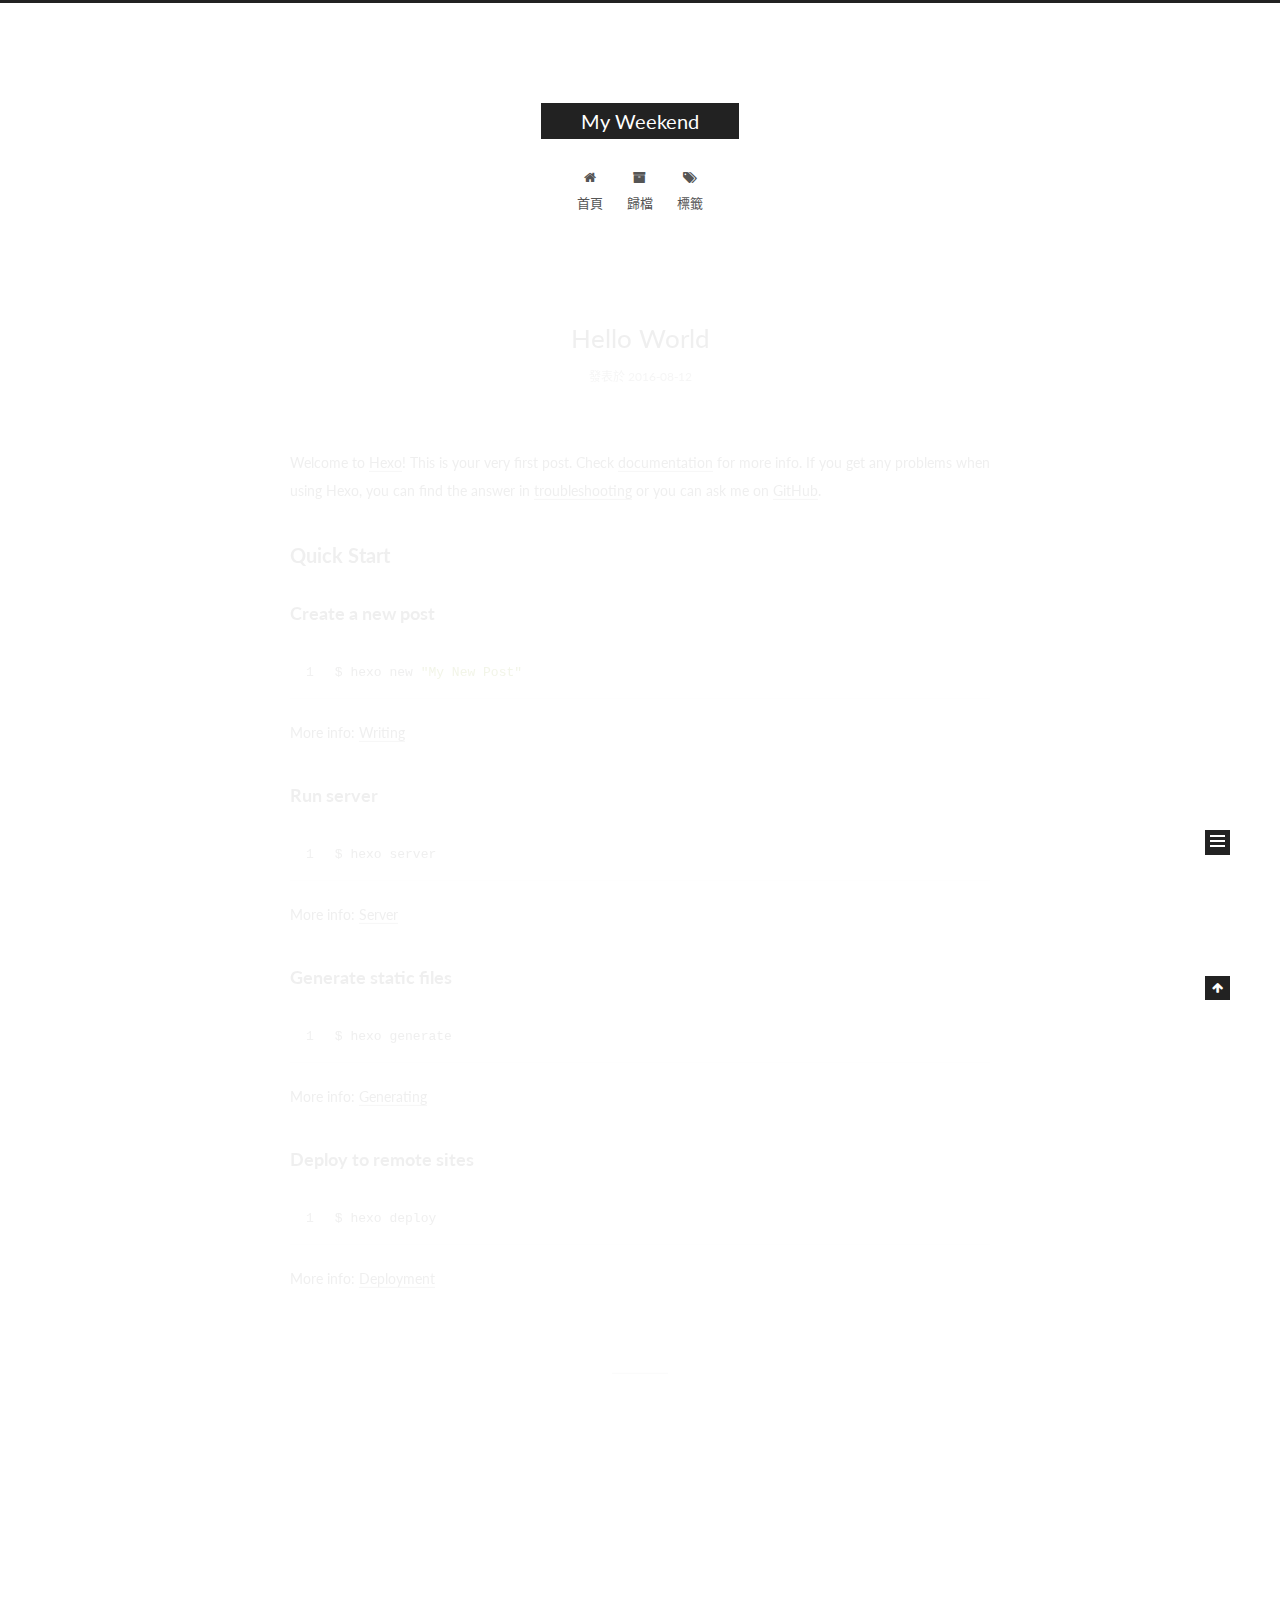
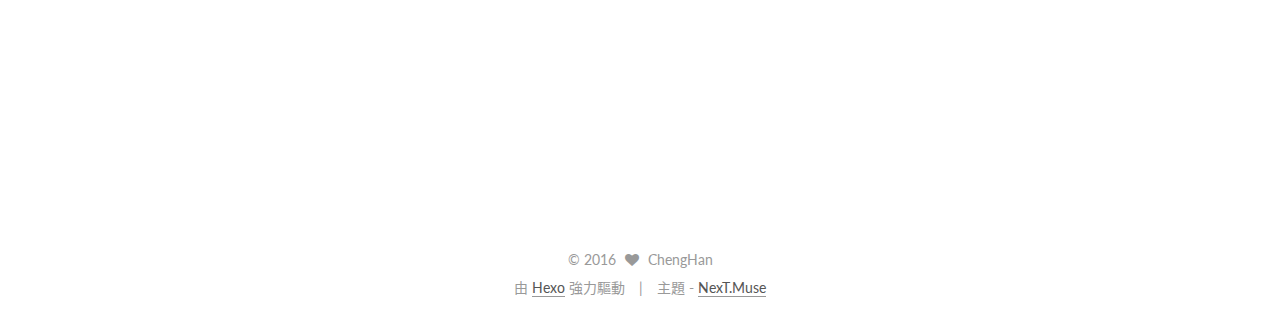
==== index.html @ fa4a2fa6 "Site updated: 2016-08-12 15:50:10" ====
<!doctype html>



  


<html class="theme-next muse use-motion">
<head>
  <meta charset="UTF-8"/>
<meta http-equiv="X-UA-Compatible" content="IE=edge,chrome=1" />
<meta name="viewport" content="width=device-width, initial-scale=1, maximum-scale=1"/>



<meta http-equiv="Cache-Control" content="no-transform" />
<meta http-equiv="Cache-Control" content="no-siteapp" />












  
  
  <link href="/vendors/fancybox/source/jquery.fancybox.css?v=2.1.5" rel="stylesheet" type="text/css" />




  
  
  
  

  
    
    
  

  

  

  

  

  
    
    
    <link href="//fonts.googleapis.com/css?family=Lato:300,300italic,400,400italic,700,700italic&subset=latin,latin-ext" rel="stylesheet" type="text/css">
  






<link href="/vendors/font-awesome/css/font-awesome.min.css?v=4.4.0" rel="stylesheet" type="text/css" />

<link href="/css/main.css?v=5.0.1" rel="stylesheet" type="text/css" />


  <meta name="keywords" content="Hexo, NexT" />





  <link rel="alternate" href="/atom.xml" title="My Weekend" type="application/atom+xml" />




  <link rel="shortcut icon" type="image/x-icon" href="/favicon.ico?v=5.0.1" />






<meta property="og:type" content="website">
<meta property="og:title" content="My Weekend">
<meta property="og:url" content="https://chenghankuo.github.io/index.html">
<meta property="og:site_name" content="My Weekend">
<meta name="twitter:card" content="summary">
<meta name="twitter:title" content="My Weekend">



<script type="text/javascript" id="hexo.configuration">
  var NexT = window.NexT || {};
  var CONFIG = {
    scheme: 'Muse',
    sidebar: {"position":"left","display":"post"},
    fancybox: true,
    motion: true,
    duoshuo: {
      userId: 0,
      author: '博主'
    }
  };
</script>




  <link rel="canonical" href="https://chenghankuo.github.io/"/>

  <title> My Weekend </title>
</head>

<body itemscope itemtype="http://schema.org/WebPage" lang="zh-tw">

  










  
  
    
  

  <div class="container one-collumn sidebar-position-left 
   page-home 
 ">
    <div class="headband"></div>

    <header id="header" class="header" itemscope itemtype="http://schema.org/WPHeader">
      <div class="header-inner"><div class="site-meta ">
  

  <div class="custom-logo-site-title">
    <a href="/"  class="brand" rel="start">
      <span class="logo-line-before"><i></i></span>
      <span class="site-title">My Weekend</span>
      <span class="logo-line-after"><i></i></span>
    </a>
  </div>
  <p class="site-subtitle"></p>
</div>

<div class="site-nav-toggle">
  <button>
    <span class="btn-bar"></span>
    <span class="btn-bar"></span>
    <span class="btn-bar"></span>
  </button>
</div>

<nav class="site-nav">
  

  
    <ul id="menu" class="menu">
      
        
        <li class="menu-item menu-item-home">
          <a href="/" rel="section">
            
              <i class="menu-item-icon fa fa-fw fa-home"></i> <br />
            
            首頁
          </a>
        </li>
      
        
        <li class="menu-item menu-item-archives">
          <a href="/archives" rel="section">
            
              <i class="menu-item-icon fa fa-fw fa-archive"></i> <br />
            
            歸檔
          </a>
        </li>
      
        
        <li class="menu-item menu-item-tags">
          <a href="/tags" rel="section">
            
              <i class="menu-item-icon fa fa-fw fa-tags"></i> <br />
            
            標籤
          </a>
        </li>
      

      
    </ul>
  

  
</nav>

 </div>
    </header>

    <main id="main" class="main">
      <div class="main-inner">
        <div class="content-wrap">
          <div id="content" class="content">
            
  <section id="posts" class="posts-expand">
    
      

  
  

  
  
  

  <article class="post post-type-normal " itemscope itemtype="http://schema.org/Article">

    
      <header class="post-header">

        
        
          <h1 class="post-title" itemprop="name headline">
            
            
              
                
                <a class="post-title-link" href="/2016/08/12/hello-world/" itemprop="url">
                  Hello World
                </a>
              
            
          </h1>
        

        <div class="post-meta">
          <span class="post-time">
            <span class="post-meta-item-icon">
              <i class="fa fa-calendar-o"></i>
            </span>
            <span class="post-meta-item-text">發表於</span>
            <time itemprop="dateCreated" datetime="2016-08-12T15:02:44+08:00" content="2016-08-12">
              2016-08-12
            </time>
          </span>

          

          
            
          

          

          
          

          
        </div>
      </header>
    


    <div class="post-body" itemprop="articleBody">

      
      

      
        
          
            <p>Welcome to <a href="https://hexo.io/" target="_blank" rel="external">Hexo</a>! This is your very first post. Check <a href="https://hexo.io/docs/" target="_blank" rel="external">documentation</a> for more info. If you get any problems when using Hexo, you can find the answer in <a href="https://hexo.io/docs/troubleshooting.html" target="_blank" rel="external">troubleshooting</a> or you can ask me on <a href="https://github.com/hexojs/hexo/issues" target="_blank" rel="external">GitHub</a>.</p>
<h2 id="Quick-Start"><a href="#Quick-Start" class="headerlink" title="Quick Start"></a>Quick Start</h2><h3 id="Create-a-new-post"><a href="#Create-a-new-post" class="headerlink" title="Create a new post"></a>Create a new post</h3><figure class="highlight bash"><table><tr><td class="gutter"><pre><div class="line">1</div></pre></td><td class="code"><pre><div class="line">$ hexo new <span class="string">"My New Post"</span></div></pre></td></tr></table></figure>
<p>More info: <a href="https://hexo.io/docs/writing.html" target="_blank" rel="external">Writing</a></p>
<h3 id="Run-server"><a href="#Run-server" class="headerlink" title="Run server"></a>Run server</h3><figure class="highlight bash"><table><tr><td class="gutter"><pre><div class="line">1</div></pre></td><td class="code"><pre><div class="line">$ hexo server</div></pre></td></tr></table></figure>
<p>More info: <a href="https://hexo.io/docs/server.html" target="_blank" rel="external">Server</a></p>
<h3 id="Generate-static-files"><a href="#Generate-static-files" class="headerlink" title="Generate static files"></a>Generate static files</h3><figure class="highlight bash"><table><tr><td class="gutter"><pre><div class="line">1</div></pre></td><td class="code"><pre><div class="line">$ hexo generate</div></pre></td></tr></table></figure>
<p>More info: <a href="https://hexo.io/docs/generating.html" target="_blank" rel="external">Generating</a></p>
<h3 id="Deploy-to-remote-sites"><a href="#Deploy-to-remote-sites" class="headerlink" title="Deploy to remote sites"></a>Deploy to remote sites</h3><figure class="highlight bash"><table><tr><td class="gutter"><pre><div class="line">1</div></pre></td><td class="code"><pre><div class="line">$ hexo deploy</div></pre></td></tr></table></figure>
<p>More info: <a href="https://hexo.io/docs/deployment.html" target="_blank" rel="external">Deployment</a></p>

          
        
      
    </div>

    <div>
      
    </div>

    <div>
      
    </div>

    <footer class="post-footer">
      

      

      
      
        <div class="post-eof"></div>
      
    </footer>
  </article>


    
      

  
  

  
  
  

  <article class="post post-type-normal " itemscope itemtype="http://schema.org/Article">

    
      <header class="post-header">

        
        
          <h1 class="post-title" itemprop="name headline">
            
            
              
                
                <a class="post-title-link" href="/2016/08/12/Introduce/" itemprop="url">
                  未命名
                </a>
              
            
          </h1>
        

        <div class="post-meta">
          <span class="post-time">
            <span class="post-meta-item-icon">
              <i class="fa fa-calendar-o"></i>
            </span>
            <span class="post-meta-item-text">發表於</span>
            <time itemprop="dateCreated" datetime="2016-08-12T13:06:33+08:00" content="2016-08-12">
              2016-08-12
            </time>
          </span>

          

          
            
          

          

          
          

          
        </div>
      </header>
    


    <div class="post-body" itemprop="articleBody">

      
      

      
        
          
            <h2 id="Overview"><a href="#Overview" class="headerlink" title="Overview"></a>Overview</h2><blockquote>
<p>It now or never!</p>
</blockquote>
<h1 id="Introduce"><a href="#Introduce" class="headerlink" title="Introduce"></a>Introduce</h1><p>My name is ChengHan Kuo. It’s my pleasure to meet you all. </p>

          
        
      
    </div>

    <div>
      
    </div>

    <div>
      
    </div>

    <footer class="post-footer">
      

      

      
      
        <div class="post-eof"></div>
      
    </footer>
  </article>


    
  </section>

  


          </div>
          


          

        </div>
        
          
  
  <div class="sidebar-toggle">
    <div class="sidebar-toggle-line-wrap">
      <span class="sidebar-toggle-line sidebar-toggle-line-first"></span>
      <span class="sidebar-toggle-line sidebar-toggle-line-middle"></span>
      <span class="sidebar-toggle-line sidebar-toggle-line-last"></span>
    </div>
  </div>

  <aside id="sidebar" class="sidebar">
    <div class="sidebar-inner">

      

      

      <section class="site-overview sidebar-panel  sidebar-panel-active ">
        <div class="site-author motion-element" itemprop="author" itemscope itemtype="http://schema.org/Person">
          <img class="site-author-image" itemprop="image"
               src="/images/avatar.gif"
               alt="ChengHan" />
          <p class="site-author-name" itemprop="name">ChengHan</p>
          <p class="site-description motion-element" itemprop="description"></p>
        </div>
        <nav class="site-state motion-element">
          <div class="site-state-item site-state-posts">
            <a href="/archives">
              <span class="site-state-item-count">2</span>
              <span class="site-state-item-name">文章</span>
            </a>
          </div>

          

          

        </nav>

        
          <div class="feed-link motion-element">
            <a href="/atom.xml" rel="alternate">
              <i class="fa fa-rss"></i>
              RSS
            </a>
          </div>
        

        <div class="links-of-author motion-element">
          
        </div>

        
        

        
        

      </section>

      

    </div>
  </aside>


        
      </div>
    </main>

    <footer id="footer" class="footer">
      <div class="footer-inner">
        <div class="copyright" >
  
  &copy; 
  <span itemprop="copyrightYear">2016</span>
  <span class="with-love">
    <i class="fa fa-heart"></i>
  </span>
  <span class="author" itemprop="copyrightHolder">ChengHan</span>
</div>

<div class="powered-by">
  由 <a class="theme-link" href="https://hexo.io">Hexo</a> 強力驅動
</div>

<div class="theme-info">
  主題 -
  <a class="theme-link" href="https://github.com/iissnan/hexo-theme-next">
    NexT.Muse
  </a>
</div>

        

        
      </div>
    </footer>

    <div class="back-to-top">
      <i class="fa fa-arrow-up"></i>
    </div>
  </div>

  

<script type="text/javascript">
  if (Object.prototype.toString.call(window.Promise) !== '[object Function]') {
    window.Promise = null;
  }
</script>









  



  
  <script type="text/javascript" src="/vendors/jquery/index.js?v=2.1.3"></script>

  
  <script type="text/javascript" src="/vendors/fastclick/lib/fastclick.min.js?v=1.0.6"></script>

  
  <script type="text/javascript" src="/vendors/jquery_lazyload/jquery.lazyload.js?v=1.9.7"></script>

  
  <script type="text/javascript" src="/vendors/velocity/velocity.min.js?v=1.2.1"></script>

  
  <script type="text/javascript" src="/vendors/velocity/velocity.ui.min.js?v=1.2.1"></script>

  
  <script type="text/javascript" src="/vendors/fancybox/source/jquery.fancybox.pack.js?v=2.1.5"></script>


  


  <script type="text/javascript" src="/js/src/utils.js?v=5.0.1"></script>

  <script type="text/javascript" src="/js/src/motion.js?v=5.0.1"></script>



  
  

  

  


  <script type="text/javascript" src="/js/src/bootstrap.js?v=5.0.1"></script>



  



  




  
  

  

  

  

</body>
</html>
---- css/main.css ----
/* normalize.css v3.0.2 | MIT License | git.io/normalize */
html {
  font-family: sans-serif; /* 1 */
  -ms-text-size-adjust: 100%; /* 2 */
  -webkit-text-size-adjust: 100%; /* 2 */
}
body {
  margin: 0;
}
article,
aside,
details,
figcaption,
figure,
footer,
header,
hgroup,
main,
menu,
nav,
section,
summary {
  display: block;
}
audio,
canvas,
progress,
video {
  display: inline-block; /* 1 */
  vertical-align: baseline; /* 2 */
}
audio:not([controls]) {
  display: none;
  height: 0;
}
[hidden],
template {
  display: none;
}
a {
  background-color: transparent;
}
a:active,
a:hover {
  outline: 0;
}
abbr[title] {
  border-bottom: 1px dotted;
}
b,
strong {
  font-weight: bold;
}
dfn {
  font-style: italic;
}
h1 {
  font-size: 2em;
  margin: 0.67em 0;
}
mark {
  background: #ff0;
  color: #000;
}
small {
  font-size: 80%;
}
sub,
sup {
  font-size: 75%;
  line-height: 0;
  position: relative;
  vertical-align: baseline;
}
sup {
  top: -0.5em;
}
sub {
  bottom: -0.25em;
}
img {
  border: 0;
}
svg:not(:root) {
  overflow: hidden;
}
figure {
  margin: 1em 40px;
}
hr {
  -moz-box-sizing: content-box;
  box-sizing: content-box;
  height: 0;
}
pre {
  overflow: auto;
}
code,
kbd,
pre,
samp {
  font-family: monospace, monospace;
  font-size: 1em;
}
button,
input,
optgroup,
select,
textarea {
  color: inherit; /* 1 */
  font: inherit; /* 2 */
  margin: 0; /* 3 */
}
button {
  overflow: visible;
}
button,
select {
  text-transform: none;
}
button,
html input[type="button"],
input[type="reset"],
input[type="submit"] {
  -webkit-appearance: button; /* 2 */
  cursor: pointer; /* 3 */
}
button[disabled],
html input[disabled] {
  cursor: default;
}
button::-moz-focus-inner,
input::-moz-focus-inner {
  border: 0;
  padding: 0;
}
input {
  line-height: normal;
}
input[type="checkbox"],
input[type="radio"] {
  box-sizing: border-box; /* 1 */
  padding: 0; /* 2 */
}
input[type="number"]::-webkit-inner-spin-button,
input[type="number"]::-webkit-outer-spin-button {
  height: auto;
}
input[type="search"] {
  -webkit-appearance: textfield; /* 1 */
  -moz-box-sizing: content-box;
  -webkit-box-sizing: content-box; /* 2 */
  box-sizing: content-box;
}
input[type="search"]::-webkit-search-cancel-button,
input[type="search"]::-webkit-search-decoration {
  -webkit-appearance: none;
}
fieldset {
  border: 1px solid #c0c0c0;
  margin: 0 2px;
  padding: 0.35em 0.625em 0.75em;
}
legend {
  border: 0; /* 1 */
  padding: 0; /* 2 */
}
textarea {
  overflow: auto;
}
optgroup {
  font-weight: bold;
}
table {
  border-collapse: collapse;
  border-spacing: 0;
}
td,
th {
  padding: 0;
}
::selection {
  background: #262a30;
  color: #fff;
}
body {
  position: relative;
  font-family: 'Lato', "PingFang SC", "Microsoft YaHei", sans-serif;
  font-size: 14px;
  line-height: 2;
  color: #555;
  background: #fff;
}
@media (max-width: 767px) {
  body {
    padding-right: 0 !important;
  }
}
@media (min-width: 768px) and (max-width: 991px) {
  body {
    padding-right: 0 !important;
  }
}
@media (min-width: 1600px) {
  body {
    font-size: 16px;
  }
}
h1,
h2,
h3,
h4,
h5,
h6 {
  margin: 0;
  padding: 0;
  font-weight: bold;
  line-height: 1.5;
  font-family: 'Lato', "PingFang SC", "Microsoft YaHei", sans-serif;
}
h2,
h3,
h4,
h5,
h6 {
  margin: 20px 0 15px;
}
h1 {
  font-size: 22px;
}
@media (max-width: 767px) {
  h1 {
    font-size: 18px;
  }
}
h2 {
  font-size: 20px;
}
@media (max-width: 767px) {
  h2 {
    font-size: 16px;
  }
}
h3 {
  font-size: 18px;
}
@media (max-width: 767px) {
  h3 {
    font-size: 14px;
  }
}
h4 {
  font-size: 16px;
}
@media (max-width: 767px) {
  h4 {
    font-size: 12px;
  }
}
h5 {
  font-size: 14px;
}
@media (max-width: 767px) {
  h5 {
    font-size: 10px;
  }
}
h6 {
  font-size: 12px;
}
@media (max-width: 767px) {
  h6 {
    font-size: 8px;
  }
}
p {
  margin: 0 0 25px 0;
}
a {
  color: #555;
  text-decoration: none;
  border-bottom: 1px solid #999;
  word-wrap: break-word;
}
a:hover {
  color: #222;
  border-bottom-color: #222;
}
ul {
  list-style: none;
}
blockquote {
  margin: 0;
  padding: 0;
}
img {
  display: block;
  margin: auto;
  max-width: 100%;
  height: auto;
}
hr {
  margin: 40px 0;
  height: 3px;
  border: none;
  background-color: #ddd;
  background-image: repeating-linear-gradient(-45deg, #fff, #fff 4px, transparent 4px, transparent 8px);
}
blockquote {
  padding: 0 15px;
  color: #666;
  border-left: 4px solid #ddd;
}
blockquote cite::before {
  content: "-";
  padding: 0 5px;
}
dt {
  font-weight: 700;
}
dd {
  margin: 0;
  padding: 0;
}
.text-left {
  text-align: left;
}
.text-center {
  text-align: center;
}
.text-right {
  text-align: right;
}
.text-justify {
  text-align: justify;
}
.text-nowrap {
  white-space: nowrap;
}
.text-lowercase {
  text-transform: lowercase;
}
.text-uppercase {
  text-transform: uppercase;
}
.text-capitalize {
  text-transform: capitalize;
}
.center-block {
  display: block;
  margin-left: auto;
  margin-right: auto;
}
.clearfix:before,
.clearfix:after {
  content: " ";
  display: table;
}
.clearfix:after {
  clear: both;
}
.pullquote {
  width: 45%;
}
.pullquote.left {
  float: left;
  margin-left: 5px;
  margin-right: 10px;
}
.pullquote.right {
  float: right;
  margin-left: 10px;
  margin-right: 5px;
}
.affix.affix.affix {
  position: fixed;
}
.translation {
  margin-top: -20px;
  font-size: 14px;
  color: #999;
}
.scrollbar-measure {
  width: 100px;
  height: 100px;
  overflow: scroll;
  position: absolute;
  top: -9999px;
}
.use-motion .motion-element {
  opacity: 0;
}
#local-search-input {
  padding: 3px;
  border: none;
  text-indent: 14px;
  border-radius: 0;
  width: 140px;
  outline: none;
  border-bottom: 1px solid #999;
  background: inherit;
  opacity: 0.5;
}
#local-search-input:focus {
  opacity: 1;
}
.search-icon {
  position: absolute;
  top: 9px;
}
table {
  margin: 20px 0;
  width: 100%;
  border-collapse: collapse;
  border-spacing: 0;
  border: 1px solid #ddd;
  font-size: 14px;
  table-layout: fixed;
  word-wrap: break-all;
}
table>tbody>tr:nth-of-type(odd) {
  background-color: #f9f9f9;
}
table>tbody>tr:hover {
  background-color: #f5f5f5;
}
caption,
th,
td {
  padding: 8px;
  text-align: left;
  vertical-align: middle;
  font-weight: normal;
}
th,
td {
  border-bottom: 3px solid #ddd;
  border-right: 1px solid #eee;
}
th {
  padding-bottom: 10px;
  font-weight: 700;
}
td {
  border-bottom-width: 1px;
}
html,
body {
  height: 100%;
}
.container {
  position: relative;
  min-height: 100%;
}
.header-inner {
  margin: 0 auto;
  padding: 100px 0 70px;
  width: 700px;
}
@media (min-width: 1600px) {
  .container .header-inner {
    width: 900px;
  }
}
.main {
  padding-bottom: 150px;
}
.main-inner {
  margin: 0 auto;
  width: 700px;
}
@media (min-width: 1600px) {
  .container .main-inner {
    width: 900px;
  }
}
.footer {
  position: absolute;
  left: 0;
  bottom: 0;
  width: 100%;
  min-height: 50px;
}
.footer-inner {
  box-sizing: border-box;
  margin: 20px auto;
  width: 700px;
}
@media (min-width: 1600px) {
  .container .footer-inner {
    width: 900px;
  }
}
pre,
.highlight {
  overflow: auto;
  margin: 20px 0;
  padding: 15px;
  font-size: 13px;
  color: #4d4d4c;
  background: #f7f7f7;
  line-height: 1.6;
}
pre,
code {
  font-family: consolas, Menlo, "PingFang SC", "Microsoft YaHei", monospace;
}
code {
  padding: 2px 4px;
  word-break: break-all;
  color: #555;
  background: #eee;
  border-radius: 4px;
  font-size: 13px;
}
pre code {
  padding: 0;
  color: #4d4d4c;
  background: none;
  text-shadow: none;
}
.highlight pre {
  border: none;
  margin: 0;
  padding: 1px;
}
.highlight table {
  margin: 0;
  width: auto;
  border: none;
}
.highlight td {
  border: none;
  padding: 0;
}
.highlight figcaption {
  font-size: 1em;
  color: #4d4d4c;
  line-height: 1em;
  margin-bottom: 1em;
}
.highlight figcaption:before,
.highlight figcaption:after {
  content: " ";
  display: table;
}
.highlight figcaption:after {
  clear: both;
}
.highlight figcaption a {
  float: right;
  color: #4d4d4c;
}
.highlight figcaption a:hover {
  border-bottom-color: #4d4d4c;
}
.highlight .gutter pre {
  color: #666;
  text-align: right;
  padding-right: 20px;
}
.highlight .line {
  height: 20px;
}
.gist table {
  width: auto;
}
.gist table td {
  border: none;
}
pre .comment {
  color: #8e908c;
}
pre .variable,
pre .attribute,
pre .tag,
pre .regexp,
pre .ruby .constant,
pre .xml .tag .title,
pre .xml .pi,
pre .xml .doctype,
pre .html .doctype,
pre .css .id,
pre .css .class,
pre .css .pseudo {
  color: #c82829;
}
pre .number,
pre .preprocessor,
pre .built_in,
pre .literal,
pre .params,
pre .constant,
pre .command {
  color: #f5871f;
}
pre .ruby .class .title,
pre .css .rules .attribute,
pre .string,
pre .value,
pre .inheritance,
pre .header,
pre .ruby .symbol,
pre .xml .cdata,
pre .special,
pre .number,
pre .formula {
  color: #718c00;
}
pre .title,
pre .css .hexcolor {
  color: #3e999f;
}
pre .function,
pre .python .decorator,
pre .python .title,
pre .ruby .function .title,
pre .ruby .title .keyword,
pre .perl .sub,
pre .javascript .title,
pre .coffeescript .title {
  color: #4271ae;
}
pre .keyword,
pre .javascript .function {
  color: #8959a8;
}
.full-image.full-image.full-image {
  border: none;
  max-width: 100%;
  width: auto;
  margin: 20px auto;
}
@media (min-width: 992px) {
  .full-image.full-image.full-image {
    max-width: none;
    width: 126%;
    margin: 0 -13%;
  }
}
.blockquote-center,
.page-home .post-type-quote blockquote,
.page-post-detail .post-type-quote blockquote {
  position: relative;
  margin: 40px 0;
  padding: 0;
  border-left: none;
  text-align: center;
}
.blockquote-center::before,
.page-home .post-type-quote blockquote::before,
.page-post-detail .post-type-quote blockquote::before,
.blockquote-center::after,
.page-home .post-type-quote blockquote::after,
.page-post-detail .post-type-quote blockquote::after {
  position: absolute;
  content: ' ';
  display: block;
  width: 100%;
  height: 24px;
  opacity: 0.2;
  background-repeat: no-repeat;
  background-position: 0 -6px;
  background-size: 22px 22px;
}
.blockquote-center::before,
.page-home .post-type-quote blockquote::before,
.page-post-detail .post-type-quote blockquote::before {
  top: -20px;
  background-image: url("../images/quote-l.svg");
  border-top: 1px solid #ccc;
}
.blockquote-center::after,
.page-home .post-type-quote blockquote::after,
.page-post-detail .post-type-quote blockquote::after {
  bottom: -20px;
  background-image: url("../images/quote-r.svg");
  border-bottom: 1px solid #ccc;
  background-position: 100% 8px;
}
.blockquote-center p,
.page-home .post-type-quote blockquote p,
.page-post-detail .post-type-quote blockquote p,
.blockquote-center div,
.page-home .post-type-quote blockquote div,
.page-post-detail .post-type-quote blockquote div {
  text-align: center;
}
.post .post-body .group-picture img {
  box-sizing: border-box;
  padding: 0 3px;
  border: none;
}
.post .group-picture-row {
  overflow: hidden;
  margin-top: 6px;
}
.post .group-picture-row:first-child {
  margin-top: 0;
}
.post .group-picture-column {
  float: left;
}
.page-post-detail .post-body .group-picture-column {
  float: none;
  margin-top: 10px;
  width: auto !important;
}
.page-post-detail .post-body .group-picture-column img {
  margin: 0 auto;
}
.page-archive .group-picture-container {
  overflow: hidden;
}
.page-archive .group-picture-row {
  float: left;
}
.page-archive .group-picture-row:first-child {
  margin-top: 6px;
}
.page-archive .group-picture-column {
  max-width: 150px;
  max-height: 150px;
}
.btn {
  display: inline-block;
  padding: 0 20px;
  font-size: 14px;
  color: #fff;
  background: #222;
  border: 2px solid #222;
  text-decoration: none;
  border-radius: 0;
  transition-property: background-color;
  transition-duration: 0.2s;
  transition-timing-function: ease-in-out;
  transition-delay: 0s;
}
.btn:hover,
.post-more-link .btn:hover {
  border-color: #222;
  color: #222;
  background: #fff;
}
.btn-bar {
  display: block;
  width: 22px;
  height: 2px;
  background: #555;
  border-radius: 1px;
}
.btn-bar+.btn-bar {
  margin-top: 4px;
}
.pagination {
  margin: 120px 0 40px;
  text-align: center;
  border-top: 1px solid #eee;
}
.page-number-basic,
.pagination .prev,
.pagination .next,
.pagination .page-number,
.pagination .space {
  display: inline-block;
  position: relative;
  top: -1px;
  margin: 0 10px;
  padding: 0 10px;
  line-height: 30px;
}
@media (max-width: 767px) {
  .page-number-basic,
  .pagination .prev,
  .pagination .next,
  .pagination .page-number,
  .pagination .space {
    margin: 0 5px;
  }
}
.pagination .prev,
.pagination .next,
.pagination .page-number {
  border-bottom: 0;
  border-top: 1px solid #eee;
  transition-property: border-color;
  transition-duration: 0.2s;
  transition-timing-function: ease-in-out;
  transition-delay: 0s;
}
.pagination .prev:hover,
.pagination .next:hover,
.pagination .page-number:hover {
  border-top-color: #222;
}
.pagination .space {
  padding: 0;
  margin: 0;
}
.pagination .prev {
  margin-left: 0;
}
.pagination .next {
  margin-right: 0;
}
.pagination .page-number.current {
  color: #fff;
  background: #ccc;
  border-top-color: #ccc;
}
@media (max-width: 767px) {
  .pagination {
    border-top: none;
  }
  .pagination .prev,
  .pagination .next,
  .pagination .page-number {
    margin-bottom: 10px;
    border-top: 0;
    border-bottom: 1px solid #eee;
  }
  .pagination .prev:hover,
  .pagination .next:hover,
  .pagination .page-number:hover {
    border-bottom-color: #222;
  }
}
.comments {
  margin: 60px 20px 0;
}
.tag-cloud {
  text-align: center;
}
.tag-cloud a {
  display: inline-block;
  margin: 10px;
}
.back-to-top {
  box-sizing: border-box;
  position: fixed;
  bottom: -100px;
  right: 50px;
  z-index: 1050;
  padding: 0 6px;
  width: 25px;
  background: #222;
  font-size: 12px;
  opacity: 1;
  color: #fff;
  cursor: pointer;
  text-align: center;
  -webkit-transform: translateZ(0);
  transition-property: bottom;
  transition-duration: 0.2s;
  transition-timing-function: ease-in-out;
  transition-delay: 0s;
}
@media (max-width: 767px) {
  .back-to-top {
    display: none;
  }
}
@media (min-width: 768px) and (max-width: 991px) {
  .back-to-top {
    display: none;
  }
}
.back-to-top.back-to-top-on {
  bottom: 19px;
}
.header {
  background: #fff;
}
.header-inner {
  position: relative;
}
.headband {
  height: 3px;
  background: #222;
}
.site-meta {
  margin: 0;
  text-align: center;
}
@media (max-width: 767px) {
  .site-meta {
    text-align: center;
  }
}
.brand {
  position: relative;
  display: inline-block;
  padding: 0 40px;
  color: #fff;
  background: #222;
  border-bottom: none;
}
.brand:hover {
  color: #fff;
}
.logo {
  display: inline-block;
  margin-right: 5px;
  line-height: 36px;
  vertical-align: top;
}
.site-title {
  display: inline-block;
  vertical-align: top;
  line-height: 36px;
  font-size: 20px;
  font-weight: normal;
  font-family: 'Lato', "PingFang SC", "Microsoft YaHei", sans-serif;
}
.site-subtitle {
  margin-top: 10px;
  font-size: 13px;
  color: #999;
}
.use-motion .brand {
  opacity: 0;
}
.use-motion .logo,
.use-motion .site-title,
.use-motion .site-subtitle {
  opacity: 0;
  position: relative;
  top: -10px;
}
.site-nav-toggle {
  display: none;
  position: absolute;
  top: 10px;
  left: 10px;
}
@media (max-width: 767px) {
  .site-nav-toggle {
    display: block;
  }
}
.site-nav-toggle button {
  margin-top: 2px;
  padding: 9px 10px;
  background: transparent;
  border: none;
}
@media (max-width: 767px) {
  .site-nav {
    display: none;
    margin: 0 -10px;
    padding: 0 10px;
    clear: both;
    border-top: 1px solid #ddd;
  }
}
@media (min-width: 768px) and (max-width: 991px) {
  .site-nav {
    display: block !important;
  }
}
@media (min-width: 992px) {
  .site-nav {
    display: block !important;
  }
}
.menu {
  margin-top: 20px;
  padding-left: 0;
  text-align: center;
}
.menu .menu-item {
  display: inline-block;
  margin: 0 10px;
}
@media screen and (max-width: 767px) {
  .menu .menu-item {
    margin-top: 10px;
  }
}
.menu .menu-item a {
  display: block;
  font-size: 13px;
  text-transform: capitalize;
  line-height: inherit;
  border-bottom: 1px solid transparent;
  transition-property: border-color;
  transition-duration: 0.2s;
  transition-timing-function: ease-in-out;
  transition-delay: 0s;
}
.menu .menu-item a:hover {
  border-bottom-color: #222;
}
.menu .menu-item .fa {
  margin-right: 5px;
}
.use-motion .menu-item {
  opacity: 0;
}
.post-body {
  font-family: 'Lato', "PingFang SC", "Microsoft YaHei", sans-serif;
}
@media (max-width: 767px) {
  .post-body {
    word-break: break-word;
  }
}
.post-body .fancybox img {
  display: block !important;
  margin: 0 auto;
  cursor: pointer;
  cursor: zoom-in;
  cursor: -webkit-zoom-in;
}
.post-body .image-caption,
.post-body .figure .caption {
  margin: 10px auto 15px;
  text-align: center;
  font-size: 14px;
  color: #999;
  font-weight: bold;
  line-height: 1;
}
.post-sticky-flag {
  display: inline-block;
  font-size: 16px;
  -ms-transform: rotate(30deg);
  -webkit-transform: rotate(30deg);
  -moz-transform: rotate(30deg);
  -ms-transform: rotate(30deg);
  -o-transform: rotate(30deg);
  transform: rotate(30deg);
}
.posts-expand {
  padding-top: 40px;
}
@media (max-width: 767px) {
  .posts-expand {
    margin: 0 20px;
  }
  .post-body pre,
  .post-body .highlight {
    padding: 10px;
  }
  .post-body pre .gutter pre,
  .post-body .highlight .gutter pre {
    padding-right: 10px;
  }
}
@media (min-width: 992px) {
  .posts-expand .post-body {
    text-align: justify;
  }
}
.posts-expand .post-body h2,
.posts-expand .post-body h3,
.posts-expand .post-body h4,
.posts-expand .post-body h5,
.posts-expand .post-body h6 {
  padding-top: 10px;
}
.posts-expand .post-body h2 .header-anchor,
.posts-expand .post-body h3 .header-anchor,
.posts-expand .post-body h4 .header-anchor,
.posts-expand .post-body h5 .header-anchor,
.posts-expand .post-body h6 .header-anchor {
  float: right;
  margin-left: 10px;
  color: #ccc;
  border-bottom-style: none;
  visibility: hidden;
}
.posts-expand .post-body h2 .header-anchor:hover,
.posts-expand .post-body h3 .header-anchor:hover,
.posts-expand .post-body h4 .header-anchor:hover,
.posts-expand .post-body h5 .header-anchor:hover,
.posts-expand .post-body h6 .header-anchor:hover {
  color: inherit;
}
.posts-expand .post-body h2:hover .header-anchor,
.posts-expand .post-body h3:hover .header-anchor,
.posts-expand .post-body h4:hover .header-anchor,
.posts-expand .post-body h5:hover .header-anchor,
.posts-expand .post-body h6:hover .header-anchor {
  visibility: visible;
}
.posts-expand .post-body ul li {
  list-style: circle;
}
.posts-expand .post-body img {
  box-sizing: border-box;
  margin: auto;
  padding: 3px;
  border: 1px solid #ddd;
}
.posts-expand .fancybox img {
  margin: 0 auto;
}
@media (max-width: 767px) {
  .posts-collapse {
    margin: 0 20px;
  }
  .posts-collapse .post-title,
  .posts-collapse .post-meta {
    display: block;
    width: auto;
    text-align: left;
  }
}
.posts-collapse {
  position: relative;
  z-index: 1010;
  margin-left: 55px;
}
.posts-collapse::after {
  content: " ";
  position: absolute;
  top: 20px;
  left: 0;
  margin-left: -2px;
  width: 4px;
  height: 100%;
  background: #f5f5f5;
  z-index: -1;
}
@media (max-width: 767px) {
  .posts-collapse {
    margin: 0 20px;
  }
}
.posts-collapse .collection-title {
  position: relative;
  margin: 60px 0;
}
.posts-collapse .collection-title h2 {
  margin-left: 20px;
}
.posts-collapse .collection-title small {
  color: #bbb;
}
.posts-collapse .collection-title::before {
  content: " ";
  position: absolute;
  left: 0;
  top: 50%;
  margin-left: -4px;
  margin-top: -4px;
  width: 8px;
  height: 8px;
  background: #bbb;
  border-radius: 50%;
}
.posts-collapse .post {
  margin: 30px 0;
}
.posts-collapse .post-header {
  position: relative;
  transition-duration: 0.2s;
  transition-timing-function: ease-in-out;
  transition-delay: 0s;
  transition-property: border;
  border-bottom: 1px dashed #ccc;
}
.posts-collapse .post-header::before {
  content: " ";
  position: absolute;
  left: 0;
  top: 12px;
  width: 6px;
  height: 6px;
  margin-left: -4px;
  background: #bbb;
  border-radius: 50%;
  border: 1px solid #fff;
  transition-duration: 0.2s;
  transition-timing-function: ease-in-out;
  transition-delay: 0s;
  transition-property: background;
}
.posts-collapse .post-header:hover {
  border-bottom-color: #666;
}
.posts-collapse .post-header:hover::before {
  background: #222;
}
.posts-collapse .post-meta {
  position: absolute;
  font-size: 12px;
  left: 20px;
  top: 5px;
}
.posts-collapse .post-comments-count {
  display: none;
}
.posts-collapse .post-title {
  margin-left: 60px;
  font-size: 16px;
  font-weight: normal;
  line-height: inherit;
}
.posts-collapse .post-title::after {
  margin-left: 3px;
  opacity: 0.6;
}
.posts-collapse .post-title a {
  color: #666;
  border-bottom: none;
}
.page-home .post-type-quote .post-header,
.page-post-detail .post-type-quote .post-header,
.page-home .post-type-quote .post-tags,
.page-post-detail .post-type-quote .post-tags {
  display: none;
}
.posts-expand .post-title {
  font-size: 26px;
  text-align: center;
  word-break: break-word;
  font-weight: 400;
}
@media (max-width: 767px) {
  .posts-expand .post-title {
    font-size: 22px;
  }
}
.posts-expand .post-title-link {
  display: inline-block;
  position: relative;
  color: #555;
  border-bottom: none;
  line-height: 1.2;
  vertical-align: top;
}
.posts-expand .post-title-link::before {
  content: "";
  position: absolute;
  width: 100%;
  height: 2px;
  bottom: 0;
  left: 0;
  background-color: #000;
  visibility: hidden;
  -webkit-transform: scaleX(0);
  -moz-transform: scaleX(0);
  -ms-transform: scaleX(0);
  -o-transform: scaleX(0);
  transform: scaleX(0);
  transition-duration: 0.2s;
  transition-timing-function: ease-in-out;
  transition-delay: 0s;
}
.posts-expand .post-title-link:hover::before {
  visibility: visible;
  -webkit-transform: scaleX(1);
  -moz-transform: scaleX(1);
  -ms-transform: scaleX(1);
  -o-transform: scaleX(1);
  transform: scaleX(1);
}
.posts-expand .post-title-link .fa {
  font-size: 16px;
}
.posts-expand .post-meta {
  margin: 3px 0 60px 0;
  color: #999;
  font-family: 'Lato', "PingFang SC", "Microsoft YaHei", sans-serif;
  font-size: 12px;
  text-align: center;
}
.posts-expand .post-meta .post-category-list {
  display: inline-block;
  margin: 0;
  padding: 3px;
}
.posts-expand .post-meta .post-category-list-link {
  color: #999;
}
.post-meta-item-icon {
  display: none;
  margin-right: 3px;
}
@media (min-width: 768px) and (max-width: 991px) {
  .post-meta-item-icon {
    display: inline-block;
  }
}
@media (max-width: 767px) {
  .post-meta-item-icon {
    display: inline-block;
  }
}
@media (min-width: 768px) and (max-width: 991px) {
  .post-meta-item-text {
    display: none;
  }
}
@media (max-width: 767px) {
  .post-meta-item-text {
    display: none;
  }
}
@media (max-width: 767px) {
  .posts-expand .post-comments-count {
    display: none;
  }
}
.post-more-link {
  margin-top: 50px;
}
.post-more-link .btn {
  color: #fff;
  font-size: 14px;
  background: #222;
  border-radius: 0;
  line-height: 2;
}
.posts-expand .post-tags {
  margin-top: 40px;
  text-align: center;
}
.posts-expand .post-tags a {
  display: inline-block;
  margin-right: 10px;
  font-size: 13px;
}
.post-nav {
  overflow: hidden;
  margin-top: 60px;
  padding: 10px;
  white-space: nowrap;
  border-top: 1px solid #eee;
}
.post-nav-item {
  display: inline-block;
  width: 50%;
  white-space: normal;
}
.post-nav-item a {
  position: relative;
  display: inline-block;
  line-height: 25px;
  font-size: 14px;
  color: #555;
  border-bottom: none;
}
.post-nav-item a:hover {
  color: #222;
  border-bottom: none;
}
.post-nav-item a:active {
  top: 2px;
}
.post-nav-item a i {
  font-size: 12px;
}
.post-nav-prev {
  text-align: right;
}
.posts-expand .post-eof {
  display: block;
  margin: 80px auto 60px;
  width: 8%;
  height: 1px;
  background: #ccc;
  text-align: center;
}
.post:last-child .post-eof.post-eof.post-eof {
  display: none;
}
.post-gallery {
  display: table;
  table-layout: fixed;
  width: 100%;
  border-collapse: separate;
}
.post-gallery-row {
  display: table-row;
}
.post-gallery .post-gallery-img {
  display: table-cell;
  text-align: center;
  vertical-align: middle;
  border: none;
}
.post-gallery .post-gallery-img img {
  max-width: 100%;
  max-height: 100%;
  border: none;
}
.fancybox-close,
.fancybox-close:hover {
  border: none;
}
.sidebar {
  position: fixed;
  right: 0;
  top: 0;
  bottom: 0;
  width: 0;
  z-index: 1040;
  box-shadow: inset 0 2px 6px #000;
  background: #222;
  -webkit-transform: translateZ(0);
}
.sidebar a {
  color: #999;
  border-bottom-color: #555;
}
.sidebar a:hover {
  color: #eee;
}
@media (min-width: 768px) and (max-width: 991px) {
  .sidebar {
    display: none !important;
  }
}
@media (max-width: 767px) {
  .sidebar {
    display: none !important;
  }
}
.sidebar-inner {
  position: relative;
  padding: 20px 10px;
  color: #999;
  text-align: center;
}
.sidebar-toggle {
  position: fixed;
  right: 50px;
  bottom: 45px;
  width: 15px;
  height: 15px;
  padding: 5px;
  background: #222;
  line-height: 0;
  z-index: 1050;
  cursor: pointer;
  -webkit-transform: translateZ(0);
}
@media (min-width: 768px) and (max-width: 991px) {
  .sidebar-toggle {
    display: none;
  }
}
@media (max-width: 767px) {
  .sidebar-toggle {
    display: none;
  }
}
.sidebar-toggle-line {
  position: relative;
  display: inline-block;
  vertical-align: top;
  height: 2px;
  width: 100%;
  background: #fff;
  margin-top: 3px;
}
.sidebar-toggle-line:first-child {
  margin-top: 0;
}
.site-author-image {
  display: block;
  margin: 0 auto;
  padding: 2px;
  max-width: 96px;
  height: auto;
  border: 2px solid #333;
}
.site-author-name {
  margin: 5px 0 0;
  text-align: center;
  color: #f5f5f5;
  font-weight: normal;
}
.site-description {
  margin-top: 5px;
  text-align: center;
  font-size: 14px;
  color: #999;
}
.site-state {
  overflow: hidden;
  line-height: 1.4;
  white-space: nowrap;
  text-align: center;
}
.site-state-item {
  display: inline-block;
  padding: 0 15px;
  border-left: 1px solid #333;
}
.site-state-item:first-child {
  border-left: none;
}
.site-state-item a {
  border-bottom: none;
}
.site-state-item-count {
  display: block;
  text-align: center;
  color: inherit;
  font-weight: 600;
  font-size: 18px;
}
.site-state-item-name {
  font-size: 13px;
  color: inherit;
}
.feed-link {
  margin-top: 20px;
}
.feed-link a {
  display: inline-block;
  padding: 0 15px;
  color: #fc6423;
  border: 1px solid #fc6423;
  border-radius: 4px;
}
.feed-link a i {
  color: #fc6423;
  font-size: 14px;
}
.feed-link a:hover {
  color: #fff;
  background: #fc6423;
}
.feed-link a:hover i {
  color: #fff;
}
.links-of-author {
  margin-top: 20px;
}
.links-of-author a {
  display: inline-block;
  vertical-align: middle;
  margin-right: 10px;
  margin-bottom: 10px;
  border-bottom-color: #555;
  font-size: 13px;
}
.links-of-author a:before {
  display: inline-block;
  vertical-align: middle;
  margin-right: 3px;
  content: " ";
  width: 4px;
  height: 4px;
  border-radius: 50%;
  background: #ff4bff;
}
.links-of-blogroll {
  font-size: 13px;
}
.links-of-blogroll-title {
  margin-top: 20px;
  font-size: 14px;
  font-weight: 600;
}
.links-of-blogroll-list {
  margin: 0;
  padding: 0;
}
.links-of-blogroll-item {
  padding: 2px 10px;
}
.sidebar-nav {
  margin: 0 0 20px;
  padding-left: 0;
}
.sidebar-nav li {
  display: inline-block;
  cursor: pointer;
  border-bottom: 1px solid transparent;
  font-size: 14px;
  color: #555;
}
.sidebar-nav li:hover {
  color: #f5f5f5;
}
.page-post-detail .sidebar-nav-toc {
  padding: 0 5px;
}
.page-post-detail .sidebar-nav-overview {
  margin-left: 10px;
}
.sidebar-nav .sidebar-nav-active {
  color: #87daff;
  border-bottom-color: #87daff;
}
.sidebar-nav .sidebar-nav-active:hover {
  color: #87daff;
}
.sidebar-panel {
  display: none;
}
.sidebar-panel-active {
  display: block;
}
.post-toc-empty {
  font-size: 14px;
  color: #666;
}
.post-toc-wrap {
  overflow: hidden;
}
.post-toc {
  overflow: auto;
}
.post-toc ol {
  margin: 0;
  padding: 0 2px 5px 10px;
  text-align: left;
  list-style: none;
  font-size: 14px;
}
.post-toc ol > ol {
  padding-left: 0;
}
.post-toc ol a {
  transition-duration: 0.2s;
  transition-timing-function: ease-in-out;
  transition-delay: 0s;
  transition-property: all;
  color: #999;
  border-bottom-color: #555;
}
.post-toc ol a:hover {
  color: #ccc;
  border-bottom-color: #ccc;
}
.post-toc .nav-item {
  overflow: hidden;
  text-overflow: ellipsis;
  white-space: nowrap;
  line-height: 1.8;
}
.post-toc .nav .nav-child {
  display: none;
}
.post-toc .nav .active > .nav-child {
  display: block;
}
.post-toc .nav .active-current > .nav-child {
  display: block;
}
.post-toc .nav .active-current > .nav-child > .nav-item {
  display: block;
}
.post-toc .nav .active > a {
  color: #87daff;
  border-bottom-color: #87daff;
}
.post-toc .nav .active-current > a {
  color: #87daff;
}
.post-toc .nav .active-current > a:hover {
  color: #87daff;
}
.footer {
  font-size: 14px;
  color: #999;
}
.footer img {
  border: none;
}
.footer-inner {
  text-align: center;
}
.with-love {
  display: inline-block;
  margin: 0 5px;
}
.powered-by,
.theme-info {
  display: inline-block;
}
.powered-by {
  margin-right: 10px;
}
.powered-by::after {
  content: "|";
  padding-left: 10px;
}
.cc-license {
  margin-top: 10px;
  text-align: center;
}
.cc-license .cc-opacity {
  opacity: 0.7;
  border-bottom: none;
}
.cc-license .cc-opacity:hover {
  opacity: 0.9;
}
.cc-license img {
  display: inline-block;
}
.theme-next #ds-thread #ds-reset {
  color: #555;
}
.theme-next #ds-thread #ds-reset .ds-replybox {
  margin-bottom: 30px;
}
.theme-next #ds-thread #ds-reset .ds-replybox .ds-avatar,
.theme-next #ds-reset .ds-avatar img {
  box-shadow: none;
}
.theme-next #ds-thread #ds-reset .ds-textarea-wrapper {
  border-color: #c7d4e1;
  background: none;
  border-top-right-radius: 3px;
  border-top-left-radius: 3px;
}
.theme-next #ds-thread #ds-reset .ds-textarea-wrapper textarea {
  height: 60px;
}
.theme-next #ds-reset .ds-rounded-top {
  border-radius: 0;
}
.theme-next #ds-thread #ds-reset .ds-post-toolbar {
  box-sizing: border-box;
  border: 1px solid #c7d4e1;
  background: #f6f8fa;
}
.theme-next #ds-thread #ds-reset .ds-post-options {
  height: 40px;
  border: none;
  background: none;
}
.theme-next #ds-thread #ds-reset .ds-toolbar-buttons {
  top: 11px;
}
.theme-next #ds-thread #ds-reset .ds-sync {
  top: 5px;
}
.theme-next #ds-thread #ds-reset .ds-post-button {
  top: 4px;
  right: 5px;
  width: 90px;
  height: 30px;
  border: 1px solid #c5ced7;
  border-radius: 3px;
  background-image: linear-gradient(#fbfbfc, #f5f7f9);
  color: #60676d;
}
.theme-next #ds-thread #ds-reset .ds-post-button:hover {
  background-position: 0 -30px;
  color: #60676d;
}
.theme-next #ds-thread #ds-reset .ds-comments-info {
  padding: 10px 0;
}
.theme-next #ds-thread #ds-reset .ds-sort {
  display: none;
}
.theme-next #ds-thread #ds-reset li.ds-tab a.ds-current {
  border: none;
  background: #f6f8fa;
  color: #60676d;
}
.theme-next #ds-thread #ds-reset li.ds-tab a.ds-current:hover {
  background-color: #e9f0f7;
  color: #60676d;
}
.theme-next #ds-thread #ds-reset li.ds-tab a {
  border-radius: 2px;
  padding: 5px;
}
.theme-next #ds-thread #ds-reset .ds-login-buttons p {
  color: #999;
  line-height: 36px;
}
.theme-next #ds-thread #ds-reset .ds-login-buttons .ds-service-list li {
  height: 28px;
}
.theme-next #ds-thread #ds-reset .ds-service-list a {
  background: none;
  padding: 5px;
  border: 1px solid;
  border-radius: 3px;
  text-align: center;
}
.theme-next #ds-thread #ds-reset .ds-service-list a:hover {
  color: #fff;
  background: #666;
}
.theme-next #ds-thread #ds-reset .ds-service-list .ds-weibo {
  color: #fc9b00;
  border-color: #fc9b00;
}
.theme-next #ds-thread #ds-reset .ds-service-list .ds-weibo:hover {
  background: #fc9b00;
}
.theme-next #ds-thread #ds-reset .ds-service-list .ds-qq {
  color: #60a3ec;
  border-color: #60a3ec;
}
.theme-next #ds-thread #ds-reset .ds-service-list .ds-qq:hover {
  background: #60a3ec;
}
.theme-next #ds-thread #ds-reset .ds-service-list .ds-renren {
  color: #2e7ac4;
  border-color: #2e7ac4;
}
.theme-next #ds-thread #ds-reset .ds-service-list .ds-renren:hover {
  background: #2e7ac4;
}
.theme-next #ds-thread #ds-reset .ds-service-list .ds-douban {
  color: #37994c;
  border-color: #37994c;
}
.theme-next #ds-thread #ds-reset .ds-service-list .ds-douban:hover {
  background: #37994c;
}
.theme-next #ds-thread #ds-reset .ds-service-list .ds-kaixin {
  color: #fef20d;
  border-color: #fef20d;
}
.theme-next #ds-thread #ds-reset .ds-service-list .ds-kaixin:hover {
  background: #fef20d;
}
.theme-next #ds-thread #ds-reset .ds-service-list .ds-netease {
  color: #f00;
  border-color: #f00;
}
.theme-next #ds-thread #ds-reset .ds-service-list .ds-netease:hover {
  background: #f00;
}
.theme-next #ds-thread #ds-reset .ds-service-list .ds-sohu {
  color: #ffcb05;
  border-color: #ffcb05;
}
.theme-next #ds-thread #ds-reset .ds-service-list .ds-sohu:hover {
  background: #ffcb05;
}
.theme-next #ds-thread #ds-reset .ds-service-list .ds-baidu {
  color: #2831e0;
  border-color: #2831e0;
}
.theme-next #ds-thread #ds-reset .ds-service-list .ds-baidu:hover {
  background: #2831e0;
}
.theme-next #ds-thread #ds-reset .ds-service-list .ds-google {
  color: #166bec;
  border-color: #166bec;
}
.theme-next #ds-thread #ds-reset .ds-service-list .ds-google:hover {
  background: #166bec;
}
.theme-next #ds-thread #ds-reset .ds-service-list .ds-weixin {
  color: #00ce0d;
  border-color: #00ce0d;
}
.theme-next #ds-thread #ds-reset .ds-service-list .ds-weixin:hover {
  background: #00ce0d;
}
.theme-next #ds-thread #ds-reset .ds-service-list .ds-more-services {
  border: none;
}
.theme-next #ds-thread #ds-reset .ds-service-list .ds-more-services:hover {
  background: none;
}
.theme-next #ds-reset .duoshuo-ua-admin {
  display: inline-block;
  color: #f00;
}
.theme-next #ds-reset .duoshuo-ua-platform,
.theme-next #ds-reset .duoshuo-ua-browser {
  color: #ccc;
}
.theme-next #ds-reset .duoshuo-ua-platform .fa,
.theme-next #ds-reset .duoshuo-ua-browser .fa {
  display: inline-block;
  margin-right: 3px;
}
.theme-next #ds-reset .duoshuo-ua-separator {
  display: inline-block;
  margin-left: 5px;
}
.theme-next .this_ua {
  background-color: #ccc !important;
  border-radius: 4px;
  padding: 0 5px !important;
  margin: 1px 1px !important;
  border: 1px solid #bbb !important;
  color: #fff;
  display: inline-block !important;
}
.theme-next .this_ua.admin {
  background-color: #d9534f !important;
  border-color: #d9534f !important;
}
.theme-next .this_ua.platform.iOS,
.theme-next .this_ua.platform.Mac,
.theme-next .this_ua.platform.Windows {
  background-color: #39b3d7 !important;
  border-color: #46b8da !important;
}
.theme-next .this_ua.platform.Linux {
  background-color: #3a3a3a !important;
  border-color: #1f1f1f !important;
}
.theme-next .this_ua.platform.Android {
  background-color: #00c47d !important;
  border-color: #01b171 !important;
}
.theme-next .this_ua.browser.Mobile,
.theme-next .this_ua.browser.Chrome {
  background-color: #5cb85c !important;
  border-color: #4cae4c !important;
}
.theme-next .this_ua.browser.Firefox {
  background-color: #f0ad4e !important;
  border-color: #eea236 !important;
}
.theme-next .this_ua.browser.Maxthon,
.theme-next .this_ua.browser.IE {
  background-color: #428bca !important;
  border-color: #357ebd !important;
}
.theme-next .this_ua.browser.baidu,
.theme-next .this_ua.browser.UCBrowser,
.theme-next .this_ua.browser.Opera {
  background-color: #d9534f !important;
  border-color: #d43f3a !important;
}
.theme-next .this_ua.browser.Android,
.theme-next .this_ua.browser.QQBrowser {
  background-color: #78ace9 !important;
  border-color: #4cae4c !important;
}
.post-spread {
  margin-top: 20px;
  text-align: center;
}
.jiathis_style {
  display: inline-block;
}
.jiathis_style a {
  border: none;
}
.post-spread {
  margin-top: 20px;
  text-align: center;
}
.bdshare-slide-button-box a {
  border: none;
}
.bdsharebuttonbox {
  display: inline-block;
}
.bdsharebuttonbox a {
  border: none;
}
ul.search-result-list {
  padding-left: 0px;
  margin: 0px 5px 0px 8px;
}
p.search-result {
  border-bottom: 1px dashed #ccc;
  padding: 5px 0;
}
a.search-result-title {
  font-weight: bold;
}
a.search-result {
  border-bottom: transparent;
  display: block;
  white-space: nowrap;
  overflow: hidden;
  text-overflow: ellipsis;
}
.search-keyword {
  border-bottom: 1px dashed #4088b8;
  font-weight: bold;
}
#local-search-result {
  height: 90%;
  overflow: auto;
}
.popup {
  display: none;
  position: fixed;
  top: 10%;
  left: 50%;
  width: 700px;
  height: 80%;
  margin-left: -350px;
  padding: 3px 0 0 10px;
  background: #fff;
  color: #333;
  z-index: 9999;
  border-radius: 5px;
}
@media (max-width: 767px) {
  .popup {
    padding: 3px;
    top: 0;
    left: 0;
    margin: 0;
    width: 100%;
    height: 100%;
    border-radius: 0px;
  }
}
.popoverlay {
  position: fixed;
  width: 100%;
  height: 100%;
  top: 0px;
  left: 0px;
  z-index: 2080;
  background-color: rgba(0,0,0,0.3);
}
#local-search-input {
  margin-bottom: 10px;
  width: 50%;
}
.popup-btn-close {
  position: absolute;
  top: 6px;
  right: 14px;
  color: #4ebd79;
  font-size: 14px;
  font-weight: bold;
  text-transform: uppercase;
  cursor: pointer;
}
#no-result {
  position: absolute;
  left: 44%;
  top: 42%;
  color: #ccc;
}
.site-uv,
.site-pv,
.page-pv {
  display: inline-block;
}
.site-uv .busuanzi-value,
.site-pv .busuanzi-value,
.page-pv .busuanzi-value {
  margin: 0 5px;
}
.site-uv {
  margin-right: 10px;
}
.site-uv::after {
  content: "|";
  padding-left: 10px;
}
.use-motion .post {
  opacity: 0;
}
.page-archive .archive-page-counter {
  position: relative;
  top: 3px;
  left: 20px;
}
@media (max-width: 767px) {
  .page-archive .archive-page-counter {
    top: 5px;
  }
}
.page-archive .posts-collapse .archive-move-on {
  position: absolute;
  top: 11px;
  left: 0;
  margin-left: -6px;
  width: 10px;
  height: 10px;
  opacity: 0.5;
  background: #555;
  border: 1px solid #fff;
  border-radius: 50%;
}
.category-all-page .category-all-title {
  text-align: center;
}
.category-all-page .category-all {
  margin-top: 20px;
}
.category-all-page .category-list {
  margin: 0;
  padding: 0;
  list-style: none;
}
.category-all-page .category-list-item {
  margin: 5px 10px;
}
.category-all-page .category-list-count {
  color: #bbb;
}
.category-all-page .category-list-count:before {
  display: inline;
  content: " (";
}
.category-all-page .category-list-count:after {
  display: inline;
  content: ") ";
}
.category-all-page .category-list-child {
  padding-left: 10px;
}
.page-post-detail .sidebar-toggle-line {
  background: #87daff;
}
.page-post-detail .comments {
  overflow: hidden;
}
@media (max-width: 767px) {
  .header-inner,
  .container .main-inner,
  .footer-inner {
    width: auto;
  }
}
.custom-logo .site-meta-headline {
  text-align: center;
}
.custom-logo .brand {
  background: none;
}
.custom-logo .site-title {
  margin: 10px auto 0;
  font-size: 24px;
  color: #222;
}
.custom-logo .site-title a {
  border: none;
}
.custom-logo-image {
  margin: 0 auto;
  padding: 5px;
  max-width: 150px;
  background: #fff;
}
@media (max-width: 767px) {
  .site-nav {
    position: absolute;
    left: 0;
    top: 52px;
    margin: 0;
    width: 100%;
    padding: 0;
    background: #fff;
    border-bottom: 1px solid #ddd;
  }
}
@media (max-width: 767px) {
  .menu {
    text-align: left;
  }
}
@media (max-width: 767px) {
  .menu .menu-item {
    display: block;
    margin: 0 10px;
    vertical-align: top;
  }
}
@media (max-width: 767px) {
  .menu .menu-item br {
    display: none;
  }
}
@media (max-width: 767px) {
  .menu .menu-item a {
    padding: 5px 10px;
  }
}
.menu .menu-item .fa {
  margin-right: 0;
}
.site-search form {
  display: none;
}
.links-of-blogroll-inline .links-of-blogroll-item {
  display: inline-block;
}
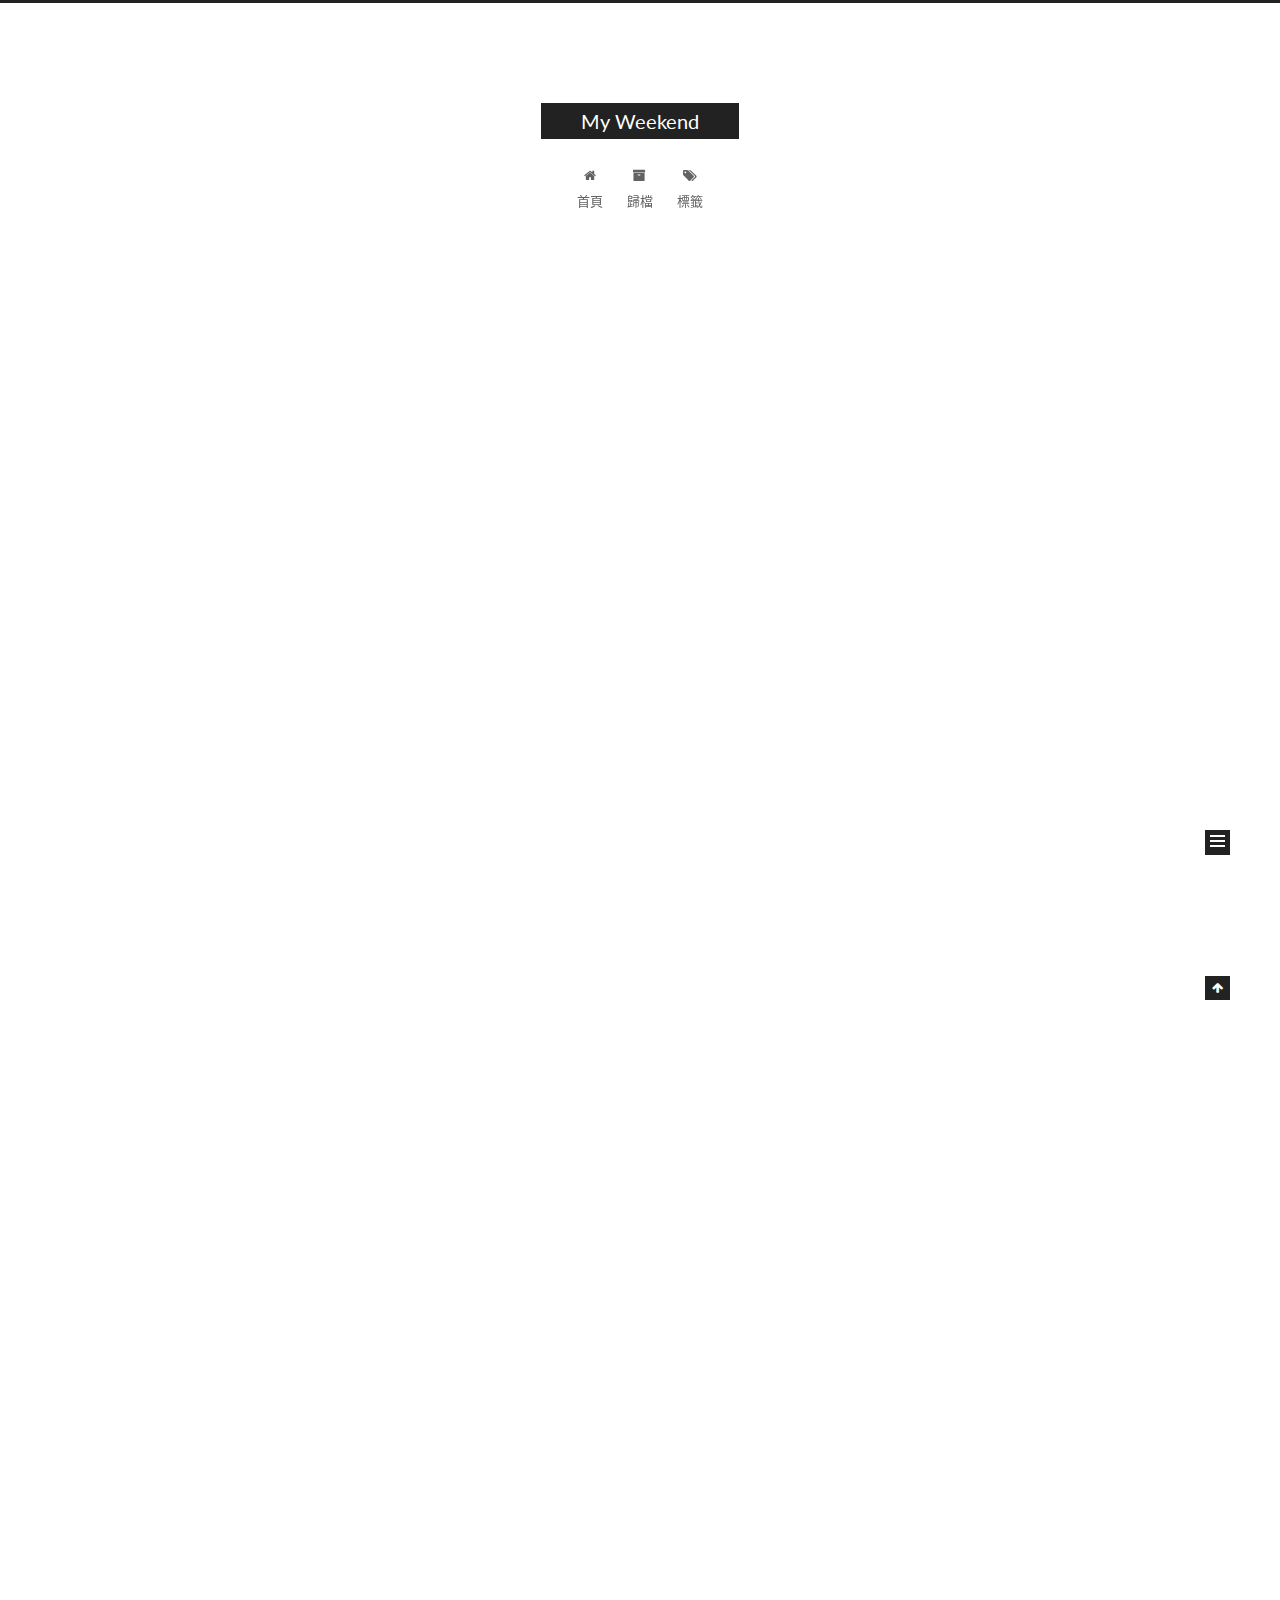
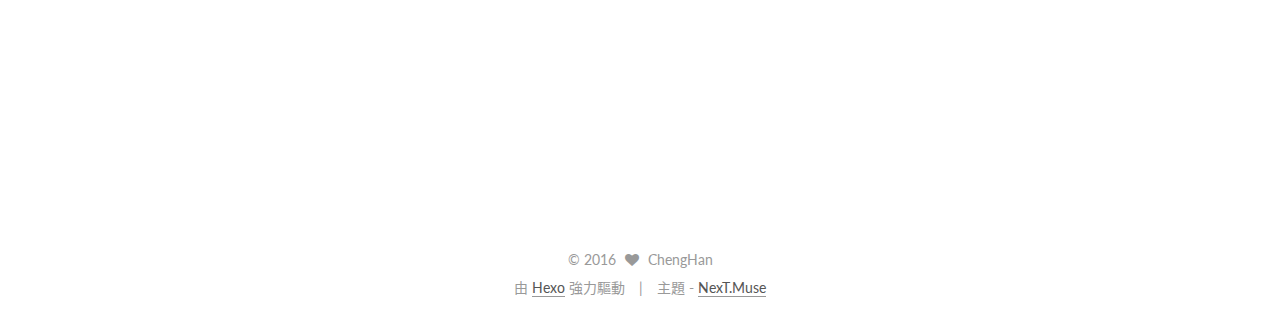
==== commit a174fc3a: "Site updated: 2016-08-12 17:28:17" ====
--- a/index.html
+++ b/index.html
@@ -339,8 +339,8 @@
             
               
                 
-                <a class="post-title-link" href="/2016/08/12/Introduce/" itemprop="url">
-                  未命名
+                <a class="post-title-link" href="/2013/07/13/Introduce/" itemprop="url">
+                  Hello World
                 </a>
               
             
@@ -353,8 +353,8 @@
               <i class="fa fa-calendar-o"></i>
             </span>
             <span class="post-meta-item-text">發表於</span>
-            <time itemprop="dateCreated" datetime="2016-08-12T13:06:33+08:00" content="2016-08-12">
-              2016-08-12
+            <time itemprop="dateCreated" datetime="2013-07-13T20:46:25+08:00" content="2013-07-13">
+              2013-07-13
             </time>
           </span>
 
--- a/css/main.css
+++ b/css/main.css
@@ -1548,7 +1548,7 @@
   width: 4px;
   height: 4px;
   border-radius: 50%;
-  background: #ff4bff;
+  background: #0e14ff;
 }
 .links-of-blogroll {
   font-size: 13px;
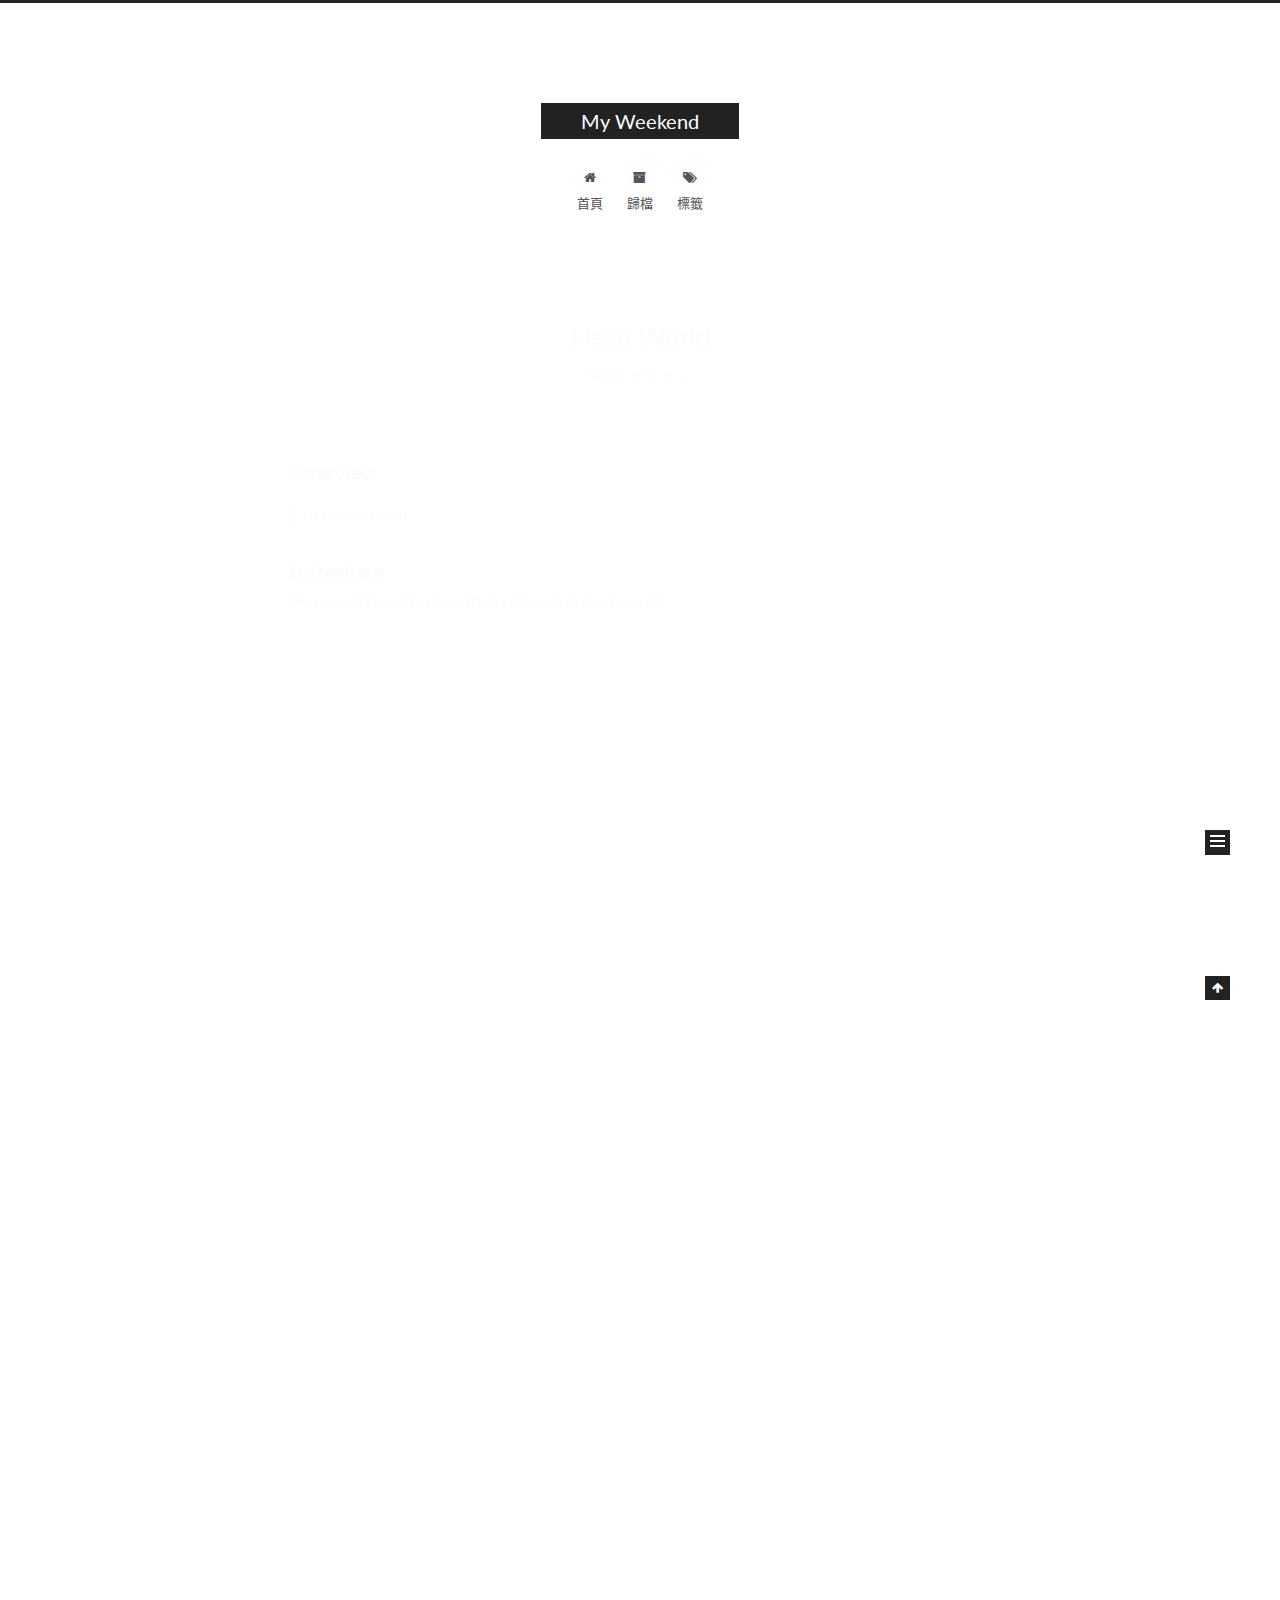
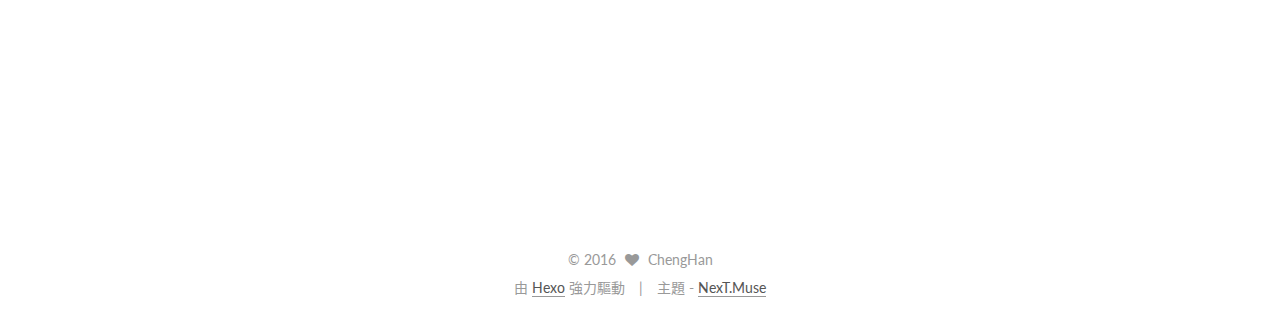
==== commit cfe3461f: "Site updated: 2016-08-12 18:33:14" ====
--- a/index.html
+++ b/index.html
@@ -237,6 +237,103 @@
             
               
                 
+                <a class="post-title-link" href="/2016/08/12/Introduce/" itemprop="url">
+                  Hello World
+                </a>
+              
+            
+          </h1>
+        
+
+        <div class="post-meta">
+          <span class="post-time">
+            <span class="post-meta-item-icon">
+              <i class="fa fa-calendar-o"></i>
+            </span>
+            <span class="post-meta-item-text">發表於</span>
+            <time itemprop="dateCreated" datetime="2016-08-12T20:46:25+08:00" content="2016-08-12">
+              2016-08-12
+            </time>
+          </span>
+
+          
+
+          
+            
+          
+
+          
+
+          
+          
+
+          
+        </div>
+      </header>
+    
+
+
+    <div class="post-body" itemprop="articleBody">
+
+      
+      
+
+      
+        
+          
+            <h2 id="Overview"><a href="#Overview" class="headerlink" title="Overview"></a>Overview</h2><blockquote>
+<p>It now or never!</p>
+</blockquote>
+<h1 id="Introduce"><a href="#Introduce" class="headerlink" title="Introduce"></a>Introduce</h1><p>My name is ChengHan Kuo. It’s my pleasure to meet you all. </p>
+
+          
+        
+      
+    </div>
+
+    <div>
+      
+    </div>
+
+    <div>
+      
+    </div>
+
+    <footer class="post-footer">
+      
+
+      
+
+      
+      
+        <div class="post-eof"></div>
+      
+    </footer>
+  </article>
+
+
+    
+      
+
+  
+  
+
+  
+  
+  
+
+  <article class="post post-type-normal " itemscope itemtype="http://schema.org/Article">
+
+    
+      <header class="post-header">
+
+        
+        
+          <h1 class="post-title" itemprop="name headline">
+            
+            
+              
+                
                 <a class="post-title-link" href="/2016/08/12/hello-world/" itemprop="url">
                   Hello World
                 </a>
@@ -290,103 +387,6 @@
 <p>More info: <a href="https://hexo.io/docs/generating.html" target="_blank" rel="external">Generating</a></p>
 <h3 id="Deploy-to-remote-sites"><a href="#Deploy-to-remote-sites" class="headerlink" title="Deploy to remote sites"></a>Deploy to remote sites</h3><figure class="highlight bash"><table><tr><td class="gutter"><pre><div class="line">1</div></pre></td><td class="code"><pre><div class="line">$ hexo deploy</div></pre></td></tr></table></figure>
 <p>More info: <a href="https://hexo.io/docs/deployment.html" target="_blank" rel="external">Deployment</a></p>
-
-          
-        
-      
-    </div>
-
-    <div>
-      
-    </div>
-
-    <div>
-      
-    </div>
-
-    <footer class="post-footer">
-      
-
-      
-
-      
-      
-        <div class="post-eof"></div>
-      
-    </footer>
-  </article>
-
-
-    
-      
-
-  
-  
-
-  
-  
-  
-
-  <article class="post post-type-normal " itemscope itemtype="http://schema.org/Article">
-
-    
-      <header class="post-header">
-
-        
-        
-          <h1 class="post-title" itemprop="name headline">
-            
-            
-              
-                
-                <a class="post-title-link" href="/2013/07/13/Introduce/" itemprop="url">
-                  Hello World
-                </a>
-              
-            
-          </h1>
-        
-
-        <div class="post-meta">
-          <span class="post-time">
-            <span class="post-meta-item-icon">
-              <i class="fa fa-calendar-o"></i>
-            </span>
-            <span class="post-meta-item-text">發表於</span>
-            <time itemprop="dateCreated" datetime="2013-07-13T20:46:25+08:00" content="2013-07-13">
-              2013-07-13
-            </time>
-          </span>
-
-          
-
-          
-            
-          
-
-          
-
-          
-          
-
-          
-        </div>
-      </header>
-    
-
-
-    <div class="post-body" itemprop="articleBody">
-
-      
-      
-
-      
-        
-          
-            <h2 id="Overview"><a href="#Overview" class="headerlink" title="Overview"></a>Overview</h2><blockquote>
-<p>It now or never!</p>
-</blockquote>
-<h1 id="Introduce"><a href="#Introduce" class="headerlink" title="Introduce"></a>Introduce</h1><p>My name is ChengHan Kuo. It’s my pleasure to meet you all. </p>
 
           
         
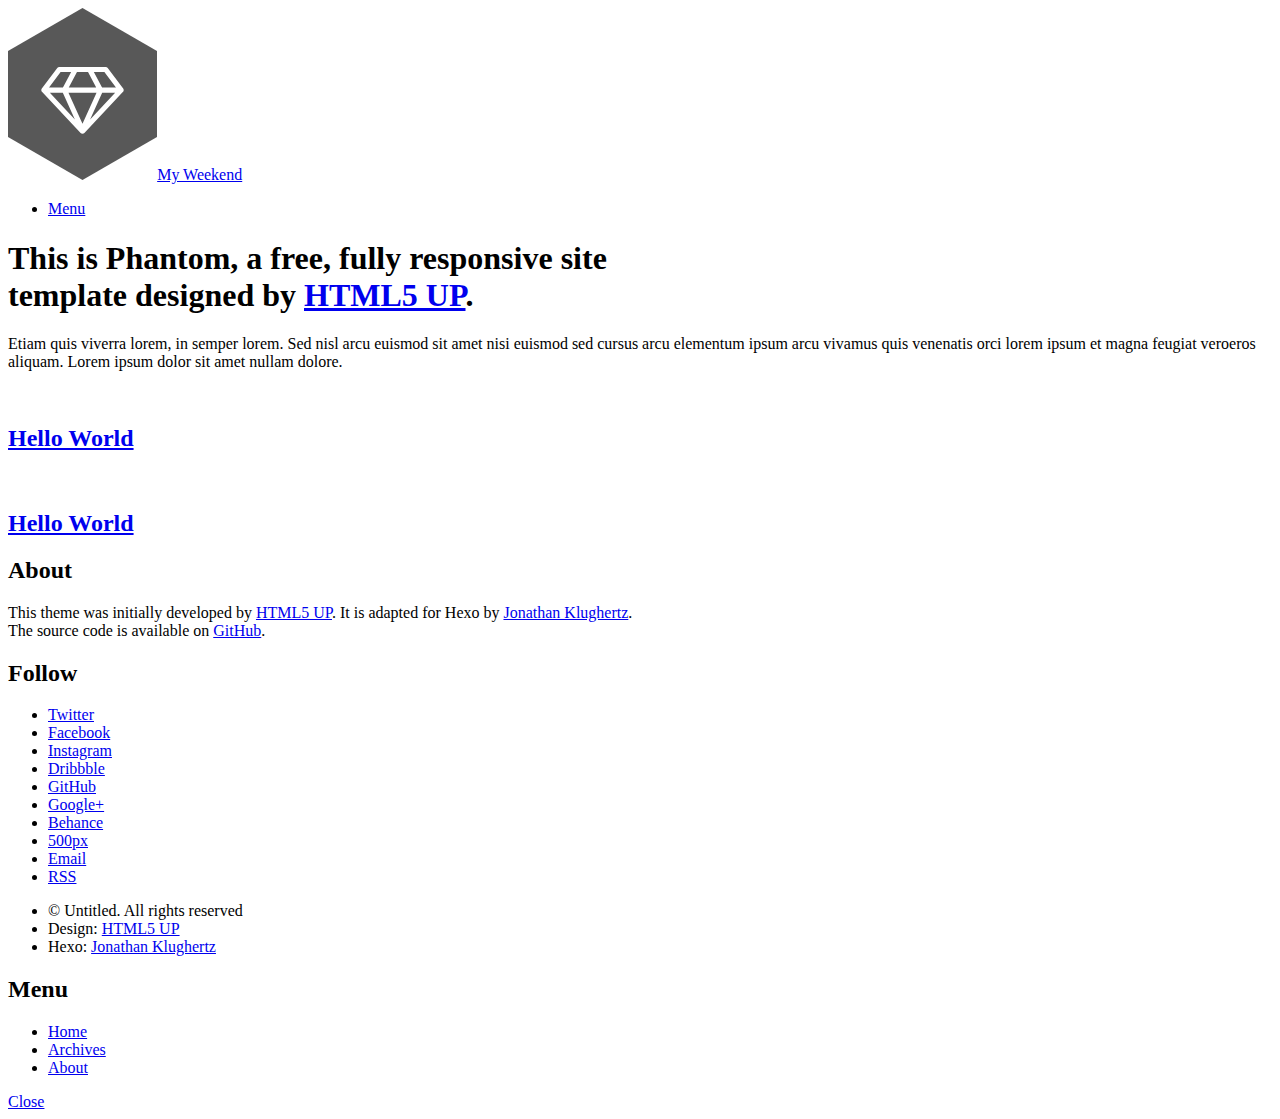
==== commit c27125bc: "Site updated: 2016-08-15 16:22:52" ====
--- a/index.html
+++ b/index.html
@@ -1,614 +1,241 @@
-<!doctype html>
-
-
-
-  
-
-
-<html class="theme-next muse use-motion">
+<!DOCTYPE html>
+<html lang="en">
+
+<!-- Head tag -->
 <head>
-  <meta charset="UTF-8"/>
-<meta http-equiv="X-UA-Compatible" content="IE=edge,chrome=1" />
-<meta name="viewport" content="width=device-width, initial-scale=1, maximum-scale=1"/>
-
-
-
-<meta http-equiv="Cache-Control" content="no-transform" />
-<meta http-equiv="Cache-Control" content="no-siteapp" />
-
-
-
-
-
-
-
-
-
-
-
-
-  
-  
-  <link href="/vendors/fancybox/source/jquery.fancybox.css?v=2.1.5" rel="stylesheet" type="text/css" />
-
-
-
-
-  
-  
-  
-  
-
-  
-    
-    
-  
-
-  
-
-  
-
-  
-
-  
-
-  
-    
-    
-    <link href="//fonts.googleapis.com/css?family=Lato:300,300italic,400,400italic,700,700italic&subset=latin,latin-ext" rel="stylesheet" type="text/css">
-  
-
-
-
-
-
-
-<link href="/vendors/font-awesome/css/font-awesome.min.css?v=4.4.0" rel="stylesheet" type="text/css" />
-
-<link href="/css/main.css?v=5.0.1" rel="stylesheet" type="text/css" />
-
-
-  <meta name="keywords" content="Hexo, NexT" />
-
-
-
-
-
-  <link rel="alternate" href="/atom.xml" title="My Weekend" type="application/atom+xml" />
-
-
-
-
-  <link rel="shortcut icon" type="image/x-icon" href="/favicon.ico?v=5.0.1" />
-
-
-
-
-
-
-<meta property="og:type" content="website">
-<meta property="og:title" content="My Weekend">
-<meta property="og:url" content="https://chenghankuo.github.io/index.html">
-<meta property="og:site_name" content="My Weekend">
-<meta name="twitter:card" content="summary">
-<meta name="twitter:title" content="My Weekend">
-
-
-
-<script type="text/javascript" id="hexo.configuration">
-  var NexT = window.NexT || {};
-  var CONFIG = {
-    scheme: 'Muse',
-    sidebar: {"position":"left","display":"post"},
-    fancybox: true,
-    motion: true,
-    duoshuo: {
-      userId: 0,
-      author: '博主'
-    }
-  };
+
+    <meta charset="utf-8">
+    <meta http-equiv="X-UA-Compatible" content="IE=edge">
+    <meta name="viewport" content="width=device-width, initial-scale=1.0" />
+
+    <!--Description-->
+    
+
+    <!--Author-->
+    
+        <meta name="author" content="ChengHan">
+    
+
+    <!--Open Graph Title-->
+    
+
+    <!--Open Graph Site Name-->
+    <meta property="og:site_name" content="My Weekend"/>
+
+    <!--Page Cover-->
+    
+        <meta property="og:image" content="undefined"/>
+    
+
+    <!-- Title -->
+    
+    <title>My Weekend</title>
+
+    <!-- Custom CSS -->
+    <link rel="stylesheet" href="/sass/main.css">
+
+    <!--[if lt IE 8]>
+        <script src="/js/ie/html5shiv.js"></script>
+    <![endif]-->
+
+    <!--[if lt IE 8]>
+        <link rel="stylesheet" href="/sass/ie8.css">
+    <![endif]-->
+
+    <!--[if lt IE 9]>
+        <link rel="stylesheet" href="/sass/ie9.css">
+    <![endif]-->
+
+    <!-- Gallery -->
+    <link href="//cdn.rawgit.com/noelboss/featherlight/1.3.5/release/featherlight.min.css" type="text/css" rel="stylesheet" />
+
+    <!-- Google Analytics -->
+    
+
+
+</head>
+
+<body>
+
+    <div id="wrapper">
+
+        <!-- Menu -->
+        <!-- Header -->
+<header id="header">
+    <div class="inner">
+
+        <!-- Logo -->
+        <a href="/" class="logo">
+            <span class="symbol"><img src="/images/logo.svg" alt="" /></span><span class="title">My Weekend</span>
+        </a>
+
+        <!-- Nav -->
+        <nav>
+            <ul>
+                <li><a href="#menu">Menu</a></li>
+            </ul>
+        </nav>
+
+    </div>
+</header>
+
+<!-- Menu -->
+<nav id="menu">
+    <h2>Menu</h2>
+    <ul>
+        
+            <li>
+                <a href="/">Home</a>
+            </li>
+        
+            <li>
+                <a href="/archives">Archives</a>
+            </li>
+        
+            <li>
+                <a href="/about.html">About</a>
+            </li>
+        
+    </ul>
+</nav>
+
+
+        <div id="main">
+            <div class="inner">
+
+                <!-- Main Content -->
+                <header>
+    <h1>This is Phantom, a free, fully responsive site<br />template designed by <a href="http://html5up.net">HTML5 UP</a>.</h1>
+    <p>Etiam quis viverra lorem, in semper lorem. Sed nisl arcu euismod sit amet nisi euismod sed cursus arcu elementum ipsum arcu vivamus quis venenatis orci lorem ipsum et magna feugiat veroeros aliquam. Lorem ipsum dolor sit amet nullam dolore.</p>
+</header>
+
+<section class="tiles">
+    
+        
+
+<article class="style1">
+    <span class="image">
+        <img src="http://placehold.it/450x450" alt="" />
+    </span>
+    <a href="/2016/08/12/Introduce/">
+        <h2>Hello World</h2>
+        <div class="content">
+            <p></p>
+        </div>
+    </a>
+</article>
+    
+        
+
+<article class="style2">
+    <span class="image">
+        <img src="http://placehold.it/450x450" alt="" />
+    </span>
+    <a href="/2016/08/12/hello-world/">
+        <h2>Hello World</h2>
+        <div class="content">
+            <p></p>
+        </div>
+    </a>
+</article>
+    
+</section>
+
+
+
+
+            </div>
+        </div>
+
+        <!-- Footer -->
+<footer id="footer">
+    <div class="inner">
+        <section>
+            <h2>About</h2>
+            <div>
+                This theme was initially developed by <a href="http://html5up.net" target="_blank">HTML5 UP</a>. It is adapted for Hexo by <a href="http://www.codeblocq.com/" target="_blank">Jonathan Klughertz</a>.<br />The source code is available on <a href="https://github.com/klugjo/hexo-theme-phantom" target="_blank">GitHub</a>.
+            </div>
+        </section>
+        <section>
+            <h2>Follow</h2>
+            <ul class="icons">
+                
+                    <li><a href="https://twitter.com/?lang=en" class="icon style2 fa-twitter" target="_blank" ><span class="label">Twitter</span></a></li>
+                
+                
+                    <li><a href="https://www.facebook.com/" class="icon style2 fa-facebook" target="_blank" ><span class="label">Facebook</span></a></li>
+                
+                
+                    <li><a href="https://www.instagram.com/" class="icon style2 fa-instagram" target="_blank" ><span class="label">Instagram</span></a></li>
+                
+                
+                    <li><a href="https://dribbble.com/" class="icon style2 fa-dribbble" target="_blank" ><span class="label">Dribbble</span></a></li>
+                
+                
+                    <li><a href="https://github.com/klugjo/hexo-theme-phantom/commits?author=klugjo" class="icon style2 fa-github" target="_blank" ><span class="label">GitHub</span></a></li>
+                
+                
+                    <li><a href="https://plus.google.com/" class="icon style2 fa-google-plus" target="_blank" ><span class="label">Google+</span></a></li>
+                
+                
+                    <li><a href="https://www.behance.net/" class="icon style2 fa-behance" target="_blank" ><span class="label">Behance</span></a></li>
+                
+                
+                    <li><a href="https://500px.com/" class="icon style2 fa-500px" target="_blank" ><span class="label">500px</span></a></li>
+                
+                
+                    <li><a href="\#" class="icon style2 fa-envelope-o" target="_blank" ><span class="label">Email</span></a></li>
+                
+                
+                    <li><a href="\#" class="icon style2 fa-rss" target="_blank" ><span class="label">RSS</span></a></li>
+                
+            </ul>
+        </section>
+        <ul class="copyright">
+            <li>&copy; Untitled. All rights reserved</li>
+            <li>Design: <a href="http://html5up.net" target="_blank">HTML5 UP</a></li>
+            <li>Hexo: <a href="http://www.codeblocq.com/" target="_blank">Jonathan Klughertz</a></li>
+        </ul>
+    </div>
+</footer>
+    </div>
+
+    <!-- After footer scripts -->
+    
+<!-- jQuery -->
+<script src="/js/jquery.min.js"></script>
+
+<!-- skel -->
+<script src="/js/skel.min.js"></script>
+
+<!-- Custom Code -->
+<script src="/js/util.js"></script>
+
+<!--[if lte IE 8]>
+<script src="/js/ie/respond.min.js"></script>
+<![endif]-->
+
+<!-- Custom Code -->
+<script src="/js/main.js"></script>
+
+<!-- Gallery -->
+<script src="//cdn.rawgit.com/noelboss/featherlight/1.3.5/release/featherlight.min.js" type="text/javascript" charset="utf-8"></script>
+
+<!-- Disqus Comments -->
+
+<script type="text/javascript">
+    var disqus_shortname = 'klugjo';
+
+    (function(){
+        var dsq = document.createElement('script');
+        dsq.type = 'text/javascript';
+        dsq.async = true;
+        dsq.src = '//' + disqus_shortname + '.disqus.com/count.js';
+        (document.getElementsByTagName('head')[0] || document.getElementsByTagName('body')[0]).appendChild(dsq);
+    }());
 </script>
 
 
-
-
-  <link rel="canonical" href="https://chenghankuo.github.io/"/>
-
-  <title> My Weekend </title>
-</head>
-
-<body itemscope itemtype="http://schema.org/WebPage" lang="zh-tw">
-
-  
-
-
-
-
-
-
-
-
-
-
-  
-  
-    
-  
-
-  <div class="container one-collumn sidebar-position-left 
-   page-home 
- ">
-    <div class="headband"></div>
-
-    <header id="header" class="header" itemscope itemtype="http://schema.org/WPHeader">
-      <div class="header-inner"><div class="site-meta ">
-  
-
-  <div class="custom-logo-site-title">
-    <a href="/"  class="brand" rel="start">
-      <span class="logo-line-before"><i></i></span>
-      <span class="site-title">My Weekend</span>
-      <span class="logo-line-after"><i></i></span>
-    </a>
-  </div>
-  <p class="site-subtitle"></p>
-</div>
-
-<div class="site-nav-toggle">
-  <button>
-    <span class="btn-bar"></span>
-    <span class="btn-bar"></span>
-    <span class="btn-bar"></span>
-  </button>
-</div>
-
-<nav class="site-nav">
-  
-
-  
-    <ul id="menu" class="menu">
-      
-        
-        <li class="menu-item menu-item-home">
-          <a href="/" rel="section">
-            
-              <i class="menu-item-icon fa fa-fw fa-home"></i> <br />
-            
-            首頁
-          </a>
-        </li>
-      
-        
-        <li class="menu-item menu-item-archives">
-          <a href="/archives" rel="section">
-            
-              <i class="menu-item-icon fa fa-fw fa-archive"></i> <br />
-            
-            歸檔
-          </a>
-        </li>
-      
-        
-        <li class="menu-item menu-item-tags">
-          <a href="/tags" rel="section">
-            
-              <i class="menu-item-icon fa fa-fw fa-tags"></i> <br />
-            
-            標籤
-          </a>
-        </li>
-      
-
-      
-    </ul>
-  
-
-  
-</nav>
-
- </div>
-    </header>
-
-    <main id="main" class="main">
-      <div class="main-inner">
-        <div class="content-wrap">
-          <div id="content" class="content">
-            
-  <section id="posts" class="posts-expand">
-    
-      
-
-  
-  
-
-  
-  
-  
-
-  <article class="post post-type-normal " itemscope itemtype="http://schema.org/Article">
-
-    
-      <header class="post-header">
-
-        
-        
-          <h1 class="post-title" itemprop="name headline">
-            
-            
-              
-                
-                <a class="post-title-link" href="/2016/08/12/Introduce/" itemprop="url">
-                  Hello World
-                </a>
-              
-            
-          </h1>
-        
-
-        <div class="post-meta">
-          <span class="post-time">
-            <span class="post-meta-item-icon">
-              <i class="fa fa-calendar-o"></i>
-            </span>
-            <span class="post-meta-item-text">發表於</span>
-            <time itemprop="dateCreated" datetime="2016-08-12T20:46:25+08:00" content="2016-08-12">
-              2016-08-12
-            </time>
-          </span>
-
-          
-
-          
-            
-          
-
-          
-
-          
-          
-
-          
-        </div>
-      </header>
-    
-
-
-    <div class="post-body" itemprop="articleBody">
-
-      
-      
-
-      
-        
-          
-            <h2 id="Overview"><a href="#Overview" class="headerlink" title="Overview"></a>Overview</h2><blockquote>
-<p>It now or never!</p>
-</blockquote>
-<h1 id="Introduce"><a href="#Introduce" class="headerlink" title="Introduce"></a>Introduce</h1><p>My name is ChengHan Kuo. It’s my pleasure to meet you all. </p>
-
-          
-        
-      
-    </div>
-
-    <div>
-      
-    </div>
-
-    <div>
-      
-    </div>
-
-    <footer class="post-footer">
-      
-
-      
-
-      
-      
-        <div class="post-eof"></div>
-      
-    </footer>
-  </article>
-
-
-    
-      
-
-  
-  
-
-  
-  
-  
-
-  <article class="post post-type-normal " itemscope itemtype="http://schema.org/Article">
-
-    
-      <header class="post-header">
-
-        
-        
-          <h1 class="post-title" itemprop="name headline">
-            
-            
-              
-                
-                <a class="post-title-link" href="/2016/08/12/hello-world/" itemprop="url">
-                  Hello World
-                </a>
-              
-            
-          </h1>
-        
-
-        <div class="post-meta">
-          <span class="post-time">
-            <span class="post-meta-item-icon">
-              <i class="fa fa-calendar-o"></i>
-            </span>
-            <span class="post-meta-item-text">發表於</span>
-            <time itemprop="dateCreated" datetime="2016-08-12T15:02:44+08:00" content="2016-08-12">
-              2016-08-12
-            </time>
-          </span>
-
-          
-
-          
-            
-          
-
-          
-
-          
-          
-
-          
-        </div>
-      </header>
-    
-
-
-    <div class="post-body" itemprop="articleBody">
-
-      
-      
-
-      
-        
-          
-            <p>Welcome to <a href="https://hexo.io/" target="_blank" rel="external">Hexo</a>! This is your very first post. Check <a href="https://hexo.io/docs/" target="_blank" rel="external">documentation</a> for more info. If you get any problems when using Hexo, you can find the answer in <a href="https://hexo.io/docs/troubleshooting.html" target="_blank" rel="external">troubleshooting</a> or you can ask me on <a href="https://github.com/hexojs/hexo/issues" target="_blank" rel="external">GitHub</a>.</p>
-<h2 id="Quick-Start"><a href="#Quick-Start" class="headerlink" title="Quick Start"></a>Quick Start</h2><h3 id="Create-a-new-post"><a href="#Create-a-new-post" class="headerlink" title="Create a new post"></a>Create a new post</h3><figure class="highlight bash"><table><tr><td class="gutter"><pre><div class="line">1</div></pre></td><td class="code"><pre><div class="line">$ hexo new <span class="string">"My New Post"</span></div></pre></td></tr></table></figure>
-<p>More info: <a href="https://hexo.io/docs/writing.html" target="_blank" rel="external">Writing</a></p>
-<h3 id="Run-server"><a href="#Run-server" class="headerlink" title="Run server"></a>Run server</h3><figure class="highlight bash"><table><tr><td class="gutter"><pre><div class="line">1</div></pre></td><td class="code"><pre><div class="line">$ hexo server</div></pre></td></tr></table></figure>
-<p>More info: <a href="https://hexo.io/docs/server.html" target="_blank" rel="external">Server</a></p>
-<h3 id="Generate-static-files"><a href="#Generate-static-files" class="headerlink" title="Generate static files"></a>Generate static files</h3><figure class="highlight bash"><table><tr><td class="gutter"><pre><div class="line">1</div></pre></td><td class="code"><pre><div class="line">$ hexo generate</div></pre></td></tr></table></figure>
-<p>More info: <a href="https://hexo.io/docs/generating.html" target="_blank" rel="external">Generating</a></p>
-<h3 id="Deploy-to-remote-sites"><a href="#Deploy-to-remote-sites" class="headerlink" title="Deploy to remote sites"></a>Deploy to remote sites</h3><figure class="highlight bash"><table><tr><td class="gutter"><pre><div class="line">1</div></pre></td><td class="code"><pre><div class="line">$ hexo deploy</div></pre></td></tr></table></figure>
-<p>More info: <a href="https://hexo.io/docs/deployment.html" target="_blank" rel="external">Deployment</a></p>
-
-          
-        
-      
-    </div>
-
-    <div>
-      
-    </div>
-
-    <div>
-      
-    </div>
-
-    <footer class="post-footer">
-      
-
-      
-
-      
-      
-        <div class="post-eof"></div>
-      
-    </footer>
-  </article>
-
-
-    
-  </section>
-
-  
-
-
-          </div>
-          
-
-
-          
-
-        </div>
-        
-          
-  
-  <div class="sidebar-toggle">
-    <div class="sidebar-toggle-line-wrap">
-      <span class="sidebar-toggle-line sidebar-toggle-line-first"></span>
-      <span class="sidebar-toggle-line sidebar-toggle-line-middle"></span>
-      <span class="sidebar-toggle-line sidebar-toggle-line-last"></span>
-    </div>
-  </div>
-
-  <aside id="sidebar" class="sidebar">
-    <div class="sidebar-inner">
-
-      
-
-      
-
-      <section class="site-overview sidebar-panel  sidebar-panel-active ">
-        <div class="site-author motion-element" itemprop="author" itemscope itemtype="http://schema.org/Person">
-          <img class="site-author-image" itemprop="image"
-               src="/images/avatar.gif"
-               alt="ChengHan" />
-          <p class="site-author-name" itemprop="name">ChengHan</p>
-          <p class="site-description motion-element" itemprop="description"></p>
-        </div>
-        <nav class="site-state motion-element">
-          <div class="site-state-item site-state-posts">
-            <a href="/archives">
-              <span class="site-state-item-count">2</span>
-              <span class="site-state-item-name">文章</span>
-            </a>
-          </div>
-
-          
-
-          
-
-        </nav>
-
-        
-          <div class="feed-link motion-element">
-            <a href="/atom.xml" rel="alternate">
-              <i class="fa fa-rss"></i>
-              RSS
-            </a>
-          </div>
-        
-
-        <div class="links-of-author motion-element">
-          
-        </div>
-
-        
-        
-
-        
-        
-
-      </section>
-
-      
-
-    </div>
-  </aside>
-
-
-        
-      </div>
-    </main>
-
-    <footer id="footer" class="footer">
-      <div class="footer-inner">
-        <div class="copyright" >
-  
-  &copy; 
-  <span itemprop="copyrightYear">2016</span>
-  <span class="with-love">
-    <i class="fa fa-heart"></i>
-  </span>
-  <span class="author" itemprop="copyrightHolder">ChengHan</span>
-</div>
-
-<div class="powered-by">
-  由 <a class="theme-link" href="https://hexo.io">Hexo</a> 強力驅動
-</div>
-
-<div class="theme-info">
-  主題 -
-  <a class="theme-link" href="https://github.com/iissnan/hexo-theme-next">
-    NexT.Muse
-  </a>
-</div>
-
-        
-
-        
-      </div>
-    </footer>
-
-    <div class="back-to-top">
-      <i class="fa fa-arrow-up"></i>
-    </div>
-  </div>
-
-  
-
-<script type="text/javascript">
-  if (Object.prototype.toString.call(window.Promise) !== '[object Function]') {
-    window.Promise = null;
-  }
-</script>
-
-
-
-
-
-
-
-
-
-  
-
-
-
-  
-  <script type="text/javascript" src="/vendors/jquery/index.js?v=2.1.3"></script>
-
-  
-  <script type="text/javascript" src="/vendors/fastclick/lib/fastclick.min.js?v=1.0.6"></script>
-
-  
-  <script type="text/javascript" src="/vendors/jquery_lazyload/jquery.lazyload.js?v=1.9.7"></script>
-
-  
-  <script type="text/javascript" src="/vendors/velocity/velocity.min.js?v=1.2.1"></script>
-
-  
-  <script type="text/javascript" src="/vendors/velocity/velocity.ui.min.js?v=1.2.1"></script>
-
-  
-  <script type="text/javascript" src="/vendors/fancybox/source/jquery.fancybox.pack.js?v=2.1.5"></script>
-
-
-  
-
-
-  <script type="text/javascript" src="/js/src/utils.js?v=5.0.1"></script>
-
-  <script type="text/javascript" src="/js/src/motion.js?v=5.0.1"></script>
-
-
-
-  
-  
-
-  
-
-  
-
-
-  <script type="text/javascript" src="/js/src/bootstrap.js?v=5.0.1"></script>
-
-
-
-  
-
-
-
-  
-
-
-
-
-  
-  
-
-  
-
-  
-
-  
-
 </body>
-</html>
+
+</html>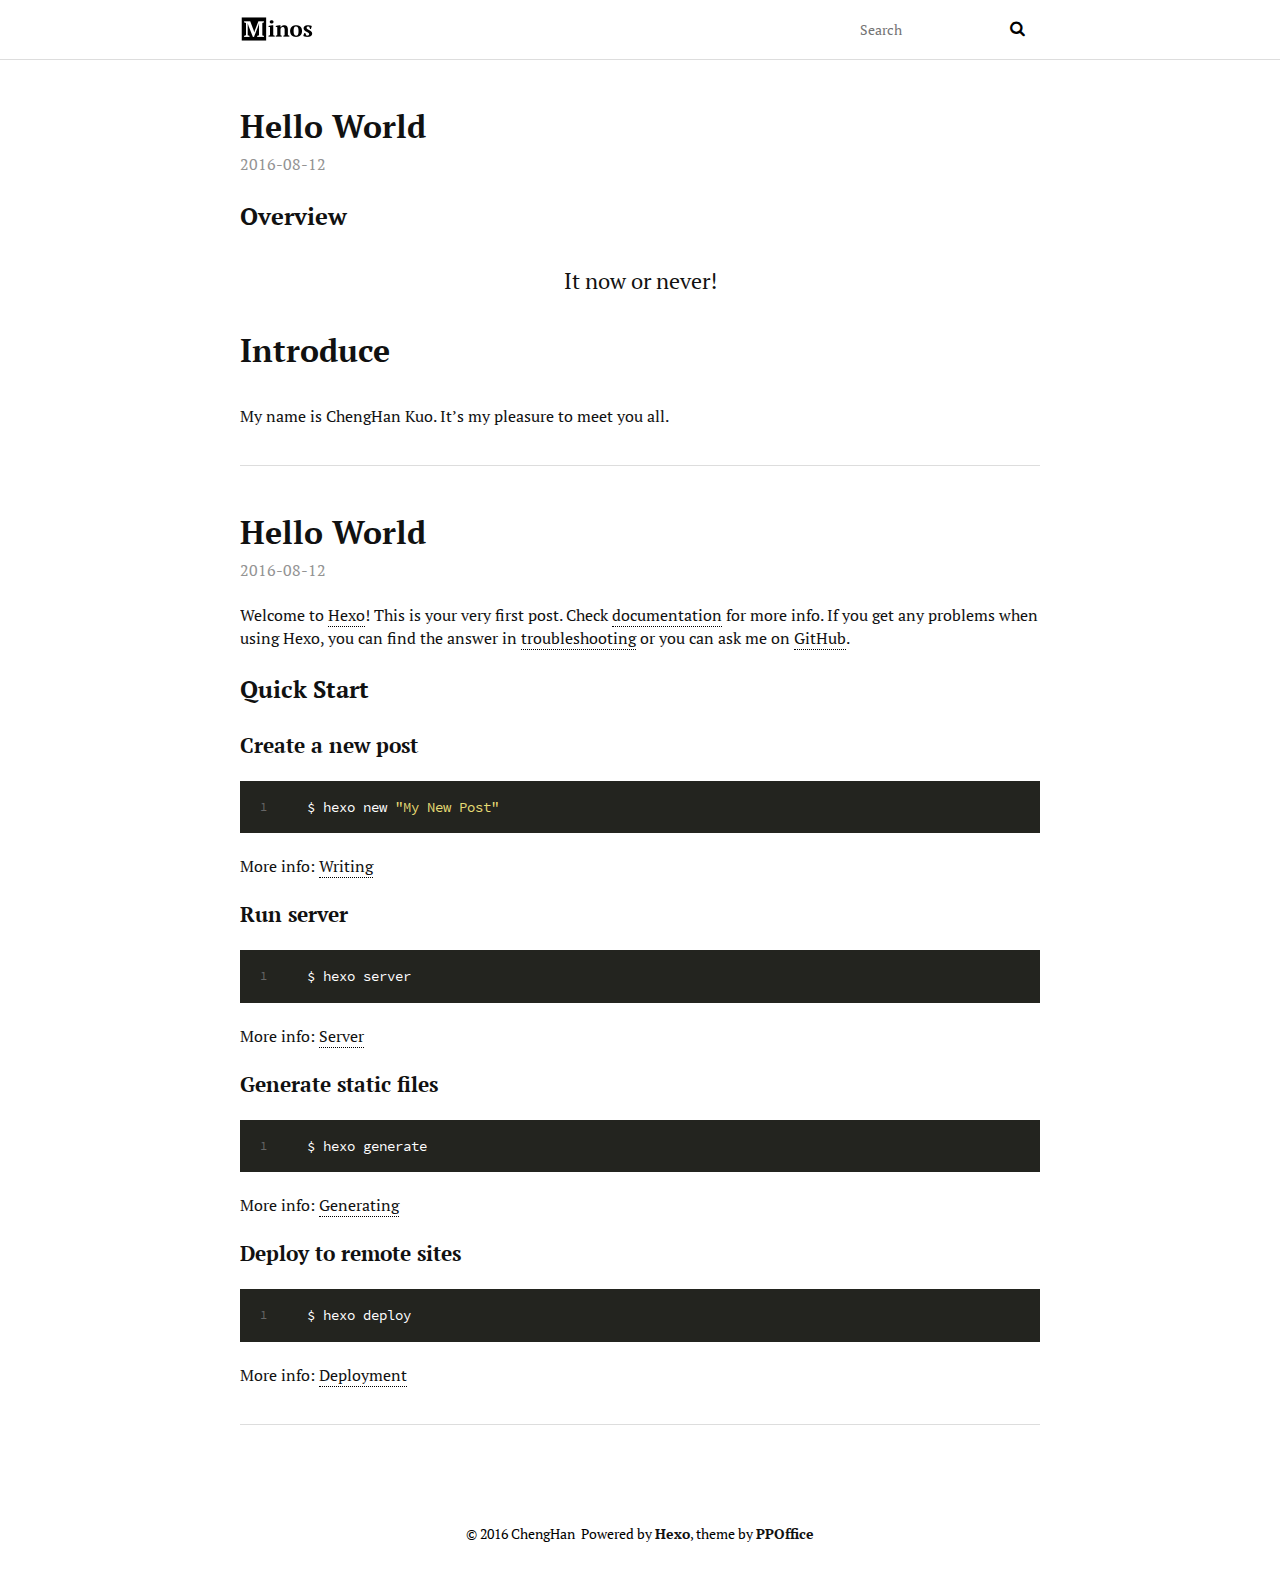
==== commit 87da7f25: "Site updated: 2016-08-15 16:39:36" ====
--- a/index.html
+++ b/index.html
@@ -1,241 +1,153 @@
 <!DOCTYPE html>
-<html lang="en">
-
-<!-- Head tag -->
+<html>
 <head>
-
-    <meta charset="utf-8">
-    <meta http-equiv="X-UA-Compatible" content="IE=edge">
-    <meta name="viewport" content="width=device-width, initial-scale=1.0" />
-
-    <!--Description-->
-    
-
-    <!--Author-->
-    
-        <meta name="author" content="ChengHan">
-    
-
-    <!--Open Graph Title-->
-    
-
-    <!--Open Graph Site Name-->
-    <meta property="og:site_name" content="My Weekend"/>
-
-    <!--Page Cover-->
-    
-        <meta property="og:image" content="undefined"/>
-    
-
-    <!-- Title -->
-    
-    <title>My Weekend</title>
-
-    <!-- Custom CSS -->
-    <link rel="stylesheet" href="/sass/main.css">
-
-    <!--[if lt IE 8]>
-        <script src="/js/ie/html5shiv.js"></script>
-    <![endif]-->
-
-    <!--[if lt IE 8]>
-        <link rel="stylesheet" href="/sass/ie8.css">
-    <![endif]-->
-
-    <!--[if lt IE 9]>
-        <link rel="stylesheet" href="/sass/ie9.css">
-    <![endif]-->
-
-    <!-- Gallery -->
-    <link href="//cdn.rawgit.com/noelboss/featherlight/1.3.5/release/featherlight.min.css" type="text/css" rel="stylesheet" />
-
-    <!-- Google Analytics -->
-    
-
+  <meta charset="utf-8">
+  
+  <title>My Weekend</title>
+  <meta name="viewport" content="width=device-width, initial-scale=1, maximum-scale=1">
+  <meta property="og:type" content="website">
+<meta property="og:title" content="My Weekend">
+<meta property="og:url" content="https://chenghankuo.github.io/index.html">
+<meta property="og:site_name" content="My Weekend">
+<meta name="twitter:card" content="summary">
+<meta name="twitter:title" content="My Weekend">
+  
+  
+  <link href="/webfonts/ptserif/main.css" rel='stylesheet' type='text/css'>
+  <link href="/webfonts/source-code-pro/main.css" rel="stylesheet" type="text/css">
+  <link rel="stylesheet" href="/css/style.css">
+  
 
 </head>
 
 <body>
+  <div id="container">
+    <header id="header">
+  <div id="header-outer" class="outer">
+    <div id="header-inner" class="inner">
+      <a id="main-nav-toggle" class="nav-icon" href="javascript:;"></a>
+      <a id="logo" class="logo" href="/"></a>
+      <nav id="main-nav">
+        
+      </nav>
+      <nav id="sub-nav">
+        <div id="search-form-wrap">
+          <form action="//google.com/search" method="get" accept-charset="UTF-8" class="search-form"><input type="search" name="q" results="0" class="search-form-input" placeholder="Search"><button type="submit" class="search-form-submit">&#xF002;</button><input type="hidden" name="sitesearch" value="https://chenghankuo.github.io"></form>
+        </div>
+      </nav>
+    </div>
+  </div>
+</header>
+    <section id="main" class="outer">
+      <article id="post-Introduce" class="article article-type-post" itemscope itemprop="blogPost">
+  <div class="article-inner">
+    
+    
+      <header class="article-header">
+        
+  
+    <h1 itemprop="name">
+      <a class="article-title" href="/2016/08/12/Introduce/">Hello World</a>
+    </h1>
+  
 
-    <div id="wrapper">
+      </header>
+    
+    <div class="article-meta">
+      <a href="/2016/08/12/Introduce/" class="article-date">
+  <time datetime="2016-08-12T12:46:25.000Z" itemprop="datePublished">2016-08-12</time>
+</a>
+      
+      
+    </div>
+    <div class="article-entry" itemprop="articleBody">
+      
+        <h2 id="Overview"><a href="#Overview" class="headerlink" title="Overview"></a>Overview</h2><blockquote>
+<p>It now or never!</p>
+</blockquote>
+<h1 id="Introduce"><a href="#Introduce" class="headerlink" title="Introduce"></a>Introduce</h1><p>My name is ChengHan Kuo. It’s my pleasure to meet you all. </p>
 
-        <!-- Menu -->
-        <!-- Header -->
-<header id="header">
-    <div class="inner">
-
-        <!-- Logo -->
-        <a href="/" class="logo">
-            <span class="symbol"><img src="/images/logo.svg" alt="" /></span><span class="title">My Weekend</span>
-        </a>
-
-        <!-- Nav -->
-        <nav>
-            <ul>
-                <li><a href="#menu">Menu</a></li>
-            </ul>
-        </nav>
-
+      
     </div>
-</header>
-
-<!-- Menu -->
-<nav id="menu">
-    <h2>Menu</h2>
-    <ul>
-        
-            <li>
-                <a href="/">Home</a>
-            </li>
-        
-            <li>
-                <a href="/archives">Archives</a>
-            </li>
-        
-            <li>
-                <a href="/about.html">About</a>
-            </li>
-        
-    </ul>
-</nav>
-
-
-        <div id="main">
-            <div class="inner">
-
-                <!-- Main Content -->
-                <header>
-    <h1>This is Phantom, a free, fully responsive site<br />template designed by <a href="http://html5up.net">HTML5 UP</a>.</h1>
-    <p>Etiam quis viverra lorem, in semper lorem. Sed nisl arcu euismod sit amet nisi euismod sed cursus arcu elementum ipsum arcu vivamus quis venenatis orci lorem ipsum et magna feugiat veroeros aliquam. Lorem ipsum dolor sit amet nullam dolore.</p>
-</header>
-
-<section class="tiles">
     
-        
-
-<article class="style1">
-    <span class="image">
-        <img src="http://placehold.it/450x450" alt="" />
-    </span>
-    <a href="/2016/08/12/Introduce/">
-        <h2>Hello World</h2>
-        <div class="content">
-            <p></p>
-        </div>
-    </a>
+    
+  </div>
+  
 </article>
-    
-        
-
-<article class="style2">
-    <span class="image">
-        <img src="http://placehold.it/450x450" alt="" />
-    </span>
-    <a href="/2016/08/12/hello-world/">
-        <h2>Hello World</h2>
-        <div class="content">
-            <p></p>
-        </div>
-    </a>
-</article>
-    
-</section>
 
 
 
 
-            </div>
-        </div>
 
-        <!-- Footer -->
-<footer id="footer">
-    <div class="inner">
-        <section>
-            <h2>About</h2>
-            <div>
-                This theme was initially developed by <a href="http://html5up.net" target="_blank">HTML5 UP</a>. It is adapted for Hexo by <a href="http://www.codeblocq.com/" target="_blank">Jonathan Klughertz</a>.<br />The source code is available on <a href="https://github.com/klugjo/hexo-theme-phantom" target="_blank">GitHub</a>.
-            </div>
-        </section>
-        <section>
-            <h2>Follow</h2>
-            <ul class="icons">
-                
-                    <li><a href="https://twitter.com/?lang=en" class="icon style2 fa-twitter" target="_blank" ><span class="label">Twitter</span></a></li>
-                
-                
-                    <li><a href="https://www.facebook.com/" class="icon style2 fa-facebook" target="_blank" ><span class="label">Facebook</span></a></li>
-                
-                
-                    <li><a href="https://www.instagram.com/" class="icon style2 fa-instagram" target="_blank" ><span class="label">Instagram</span></a></li>
-                
-                
-                    <li><a href="https://dribbble.com/" class="icon style2 fa-dribbble" target="_blank" ><span class="label">Dribbble</span></a></li>
-                
-                
-                    <li><a href="https://github.com/klugjo/hexo-theme-phantom/commits?author=klugjo" class="icon style2 fa-github" target="_blank" ><span class="label">GitHub</span></a></li>
-                
-                
-                    <li><a href="https://plus.google.com/" class="icon style2 fa-google-plus" target="_blank" ><span class="label">Google+</span></a></li>
-                
-                
-                    <li><a href="https://www.behance.net/" class="icon style2 fa-behance" target="_blank" ><span class="label">Behance</span></a></li>
-                
-                
-                    <li><a href="https://500px.com/" class="icon style2 fa-500px" target="_blank" ><span class="label">500px</span></a></li>
-                
-                
-                    <li><a href="\#" class="icon style2 fa-envelope-o" target="_blank" ><span class="label">Email</span></a></li>
-                
-                
-                    <li><a href="\#" class="icon style2 fa-rss" target="_blank" ><span class="label">RSS</span></a></li>
-                
-            </ul>
-        </section>
-        <ul class="copyright">
-            <li>&copy; Untitled. All rights reserved</li>
-            <li>Design: <a href="http://html5up.net" target="_blank">HTML5 UP</a></li>
-            <li>Hexo: <a href="http://www.codeblocq.com/" target="_blank">Jonathan Klughertz</a></li>
-        </ul>
+
+
+
+    
+      <article id="post-hello-world" class="article article-type-post" itemscope itemprop="blogPost">
+  <div class="article-inner">
+    
+    
+      <header class="article-header">
+        
+  
+    <h1 itemprop="name">
+      <a class="article-title" href="/2016/08/12/hello-world/">Hello World</a>
+    </h1>
+  
+
+      </header>
+    
+    <div class="article-meta">
+      <a href="/2016/08/12/hello-world/" class="article-date">
+  <time datetime="2016-08-12T07:02:44.000Z" itemprop="datePublished">2016-08-12</time>
+</a>
+      
+      
     </div>
+    <div class="article-entry" itemprop="articleBody">
+      
+        <p>Welcome to <a href="https://hexo.io/" target="_blank" rel="external">Hexo</a>! This is your very first post. Check <a href="https://hexo.io/docs/" target="_blank" rel="external">documentation</a> for more info. If you get any problems when using Hexo, you can find the answer in <a href="https://hexo.io/docs/troubleshooting.html" target="_blank" rel="external">troubleshooting</a> or you can ask me on <a href="https://github.com/hexojs/hexo/issues" target="_blank" rel="external">GitHub</a>.</p>
+<h2 id="Quick-Start"><a href="#Quick-Start" class="headerlink" title="Quick Start"></a>Quick Start</h2><h3 id="Create-a-new-post"><a href="#Create-a-new-post" class="headerlink" title="Create a new post"></a>Create a new post</h3><figure class="highlight bash"><table><tr><td class="gutter"><pre><div class="line">1</div></pre></td><td class="code"><pre><div class="line">$ hexo new <span class="string">"My New Post"</span></div></pre></td></tr></table></figure>
+<p>More info: <a href="https://hexo.io/docs/writing.html" target="_blank" rel="external">Writing</a></p>
+<h3 id="Run-server"><a href="#Run-server" class="headerlink" title="Run server"></a>Run server</h3><figure class="highlight bash"><table><tr><td class="gutter"><pre><div class="line">1</div></pre></td><td class="code"><pre><div class="line">$ hexo server</div></pre></td></tr></table></figure>
+<p>More info: <a href="https://hexo.io/docs/server.html" target="_blank" rel="external">Server</a></p>
+<h3 id="Generate-static-files"><a href="#Generate-static-files" class="headerlink" title="Generate static files"></a>Generate static files</h3><figure class="highlight bash"><table><tr><td class="gutter"><pre><div class="line">1</div></pre></td><td class="code"><pre><div class="line">$ hexo generate</div></pre></td></tr></table></figure>
+<p>More info: <a href="https://hexo.io/docs/generating.html" target="_blank" rel="external">Generating</a></p>
+<h3 id="Deploy-to-remote-sites"><a href="#Deploy-to-remote-sites" class="headerlink" title="Deploy to remote sites"></a>Deploy to remote sites</h3><figure class="highlight bash"><table><tr><td class="gutter"><pre><div class="line">1</div></pre></td><td class="code"><pre><div class="line">$ hexo deploy</div></pre></td></tr></table></figure>
+<p>More info: <a href="https://hexo.io/docs/deployment.html" target="_blank" rel="external">Deployment</a></p>
+
+      
+    </div>
+    
+    
+  </div>
+  
+</article>
+
+
+
+
+
+
+
+
+    </section>
+    <footer id="footer">
+  
+  <div class="outer">
+    <div id="footer-info" class="inner">
+      &copy; 2016 ChengHan&nbsp;
+      Powered by <a href="http://hexo.io/" target="_blank">Hexo</a>, theme by <a href="http://github.com/ppoffice">PPOffice</a>
+    </div>
+  </div>
 </footer>
-    </div>
+    
 
-    <!-- After footer scripts -->
-    
-<!-- jQuery -->
 <script src="/js/jquery.min.js"></script>
 
-<!-- skel -->
-<script src="/js/skel.min.js"></script>
-
-<!-- Custom Code -->
-<script src="/js/util.js"></script>
-
-<!--[if lte IE 8]>
-<script src="/js/ie/respond.min.js"></script>
-<![endif]-->
-
-<!-- Custom Code -->
-<script src="/js/main.js"></script>
-
-<!-- Gallery -->
-<script src="//cdn.rawgit.com/noelboss/featherlight/1.3.5/release/featherlight.min.js" type="text/javascript" charset="utf-8"></script>
-
-<!-- Disqus Comments -->
-
-<script type="text/javascript">
-    var disqus_shortname = 'klugjo';
-
-    (function(){
-        var dsq = document.createElement('script');
-        dsq.type = 'text/javascript';
-        dsq.async = true;
-        dsq.src = '//' + disqus_shortname + '.disqus.com/count.js';
-        (document.getElementsByTagName('head')[0] || document.getElementsByTagName('body')[0]).appendChild(dsq);
-    }());
-</script>
 
 
+<script src="/js/script.js"></script>
+  </div>
 </body>
-
 </html>--- a/webfonts/ptserif/main.css
+++ b/webfonts/ptserif/main.css
@@ -0,0 +1,96 @@
+/* cyrillic-ext */
+@font-face {
+  font-family: 'PT Serif';
+  font-style: normal;
+  font-weight: 400;
+  src: local('PT Serif'), local('PTSerif-Regular'), url(fonts/5hX15RUpPERmeybVlLQEWBTbgVql8nDJpwnrE27mub0.woff2) format('woff2');
+  unicode-range: U+0460-052F, U+20B4, U+2DE0-2DFF, U+A640-A69F;
+}
+/* cyrillic */
+@font-face {
+  font-family: 'PT Serif';
+  font-style: normal;
+  font-weight: 400;
+  src: local('PT Serif'), local('PTSerif-Regular'), url(fonts/fU0HAfLiPHGlZhZpY6M7dBTbgVql8nDJpwnrE27mub0.woff2) format('woff2');
+  unicode-range: U+0400-045F, U+0490-0491, U+04B0-04B1, U+2116;
+}
+/* latin-ext */
+@font-face {
+  font-family: 'PT Serif';
+  font-style: normal;
+  font-weight: 400;
+  src: local('PT Serif'), local('PTSerif-Regular'), url(fonts/CPRt--GVMETgA6YEaoGitxTbgVql8nDJpwnrE27mub0.woff2) format('woff2');
+  unicode-range: U+0100-024F, U+1E00-1EFF, U+20A0-20AB, U+20AD-20CF, U+2C60-2C7F, U+A720-A7FF;
+}
+/* latin */
+@font-face {
+  font-family: 'PT Serif';
+  font-style: normal;
+  font-weight: 400;
+  src: local('PT Serif'), local('PTSerif-Regular'), url(fonts/I-OtoJZa3TeyH6D9oli3ifesZW2xOQ-xsNqO47m55DA.woff2) format('woff2');
+  unicode-range: U+0000-00FF, U+0131, U+0152-0153, U+02C6, U+02DA, U+02DC, U+2000-206F, U+2074, U+20AC, U+2212, U+2215, U+E0FF, U+EFFD, U+F000;
+}
+/* cyrillic-ext */
+@font-face {
+  font-family: 'PT Serif';
+  font-style: normal;
+  font-weight: 700;
+  src: local('PT Serif Bold'), local('PTSerif-Bold'), url(fonts/QABk9IxT-LFTJ_dQzv7xpDTOQ_MqJVwkKsUn0wKzc2I.woff2) format('woff2');
+  unicode-range: U+0460-052F, U+20B4, U+2DE0-2DFF, U+A640-A69F;
+}
+/* cyrillic */
+@font-face {
+  font-family: 'PT Serif';
+  font-style: normal;
+  font-weight: 700;
+  src: local('PT Serif Bold'), local('PTSerif-Bold'), url(fonts/QABk9IxT-LFTJ_dQzv7xpDUj_cnvWIuuBMVgbX098Mw.woff2) format('woff2');
+  unicode-range: U+0400-045F, U+0490-0491, U+04B0-04B1, U+2116;
+}
+/* latin-ext */
+@font-face {
+  font-family: 'PT Serif';
+  font-style: normal;
+  font-weight: 700;
+  src: local('PT Serif Bold'), local('PTSerif-Bold'), url(fonts/QABk9IxT-LFTJ_dQzv7xpCYE0-AqJ3nfInTTiDXDjU4.woff2) format('woff2');
+  unicode-range: U+0100-024F, U+1E00-1EFF, U+20A0-20AB, U+20AD-20CF, U+2C60-2C7F, U+A720-A7FF;
+}
+/* latin */
+@font-face {
+  font-family: 'PT Serif';
+  font-style: normal;
+  font-weight: 700;
+  src: local('PT Serif Bold'), local('PTSerif-Bold'), url(fonts/QABk9IxT-LFTJ_dQzv7xpI4P5ICox8Kq3LLUNMylGO4.woff2) format('woff2');
+  unicode-range: U+0000-00FF, U+0131, U+0152-0153, U+02C6, U+02DA, U+02DC, U+2000-206F, U+2074, U+20AC, U+2212, U+2215, U+E0FF, U+EFFD, U+F000;
+}
+/* cyrillic-ext */
+@font-face {
+  font-family: 'PT Serif';
+  font-style: italic;
+  font-weight: 400;
+  src: local('PT Serif Italic'), local('PTSerif-Italic'), url(fonts/O_WhD9hODL16N4KLHLX7xSEAvth_LlrfE80CYdSH47w.woff2) format('woff2');
+  unicode-range: U+0460-052F, U+20B4, U+2DE0-2DFF, U+A640-A69F;
+}
+/* cyrillic */
+@font-face {
+  font-family: 'PT Serif';
+  font-style: italic;
+  font-weight: 400;
+  src: local('PT Serif Italic'), local('PTSerif-Italic'), url(fonts/3Nwg9VzlwLXPq3fNKwVRMCEAvth_LlrfE80CYdSH47w.woff2) format('woff2');
+  unicode-range: U+0400-045F, U+0490-0491, U+04B0-04B1, U+2116;
+}
+/* latin-ext */
+@font-face {
+  font-family: 'PT Serif';
+  font-style: italic;
+  font-weight: 400;
+  src: local('PT Serif Italic'), local('PTSerif-Italic'), url(fonts/b31S45a_TNgaBApZhTgE6CEAvth_LlrfE80CYdSH47w.woff2) format('woff2');
+  unicode-range: U+0100-024F, U+1E00-1EFF, U+20A0-20AB, U+20AD-20CF, U+2C60-2C7F, U+A720-A7FF;
+}
+/* latin */
+@font-face {
+  font-family: 'PT Serif';
+  font-style: italic;
+  font-weight: 400;
+  src: local('PT Serif Italic'), local('PTSerif-Italic'), url(fonts/03aPdn7fFF3H6ngCgAlQzPk_vArhqVIZ0nv9q090hN8.woff2) format('woff2');
+  unicode-range: U+0000-00FF, U+0131, U+0152-0153, U+02C6, U+02DA, U+02DC, U+2000-206F, U+2074, U+20AC, U+2212, U+2215, U+E0FF, U+EFFD, U+F000;
+}
--- a/webfonts/source-code-pro/main.css
+++ b/webfonts/source-code-pro/main.css
@@ -0,0 +1,16 @@
+/* latin-ext */
+@font-face {
+  font-family: 'Source Code Pro';
+  font-style: normal;
+  font-weight: 400;
+  src: local('Source Code Pro'), local('SourceCodePro-Regular'), url(fonts/mrl8jkM18OlOQN8JLgasDy2Q8seG17bfDXYR_jUsrzg.woff2) format('woff2');
+  unicode-range: U+0100-024F, U+1E00-1EFF, U+20A0-20AB, U+20AD-20CF, U+2C60-2C7F, U+A720-A7FF;
+}
+/* latin */
+@font-face {
+  font-family: 'Source Code Pro';
+  font-style: normal;
+  font-weight: 400;
+  src: local('Source Code Pro'), local('SourceCodePro-Regular'), url(fonts/mrl8jkM18OlOQN8JLgasD9V_2ngZ8dMf8fLgjYEouxg.woff2) format('woff2');
+  unicode-range: U+0000-00FF, U+0131, U+0152-0153, U+02C6, U+02DA, U+02DC, U+2000-206F, U+2074, U+20AC, U+2212, U+2215, U+E0FF, U+EFFD, U+F000;
+}
--- a/css/style.css
+++ b/css/style.css
@@ -0,0 +1,1095 @@
+html,
+body,
+div,
+span,
+applet,
+object,
+iframe,
+h1,
+h2,
+h3,
+h4,
+h5,
+h6,
+p,
+blockquote,
+pre,
+a,
+abbr,
+acronym,
+address,
+big,
+cite,
+code,
+del,
+dfn,
+em,
+img,
+ins,
+kbd,
+q,
+s,
+samp,
+small,
+strike,
+strong,
+sub,
+sup,
+tt,
+var,
+dl,
+dt,
+dd,
+ol,
+ul,
+li,
+fieldset,
+form,
+label,
+legend,
+table,
+caption,
+tbody,
+tfoot,
+thead,
+tr,
+th,
+td {
+  margin: 0;
+  padding: 0;
+  border: 0;
+  outline: 0;
+  font-weight: inherit;
+  font-style: inherit;
+  font-family: inherit;
+  font-size: 100%;
+  vertical-align: baseline;
+}
+body {
+  line-height: 1;
+  color: #000;
+  background: #fff;
+}
+ol,
+ul {
+  list-style: none;
+}
+table {
+  border-collapse: separate;
+  border-spacing: 0;
+  vertical-align: middle;
+}
+caption,
+th,
+td {
+  text-align: left;
+  font-weight: normal;
+  vertical-align: middle;
+}
+a img {
+  border: none;
+}
+input,
+button {
+  margin: 0;
+  padding: 0;
+  font: 16px 'PT Serif', 'STZhongsong', '华文中宋', 'Microsoft Yahei', serif;
+}
+input::-moz-focus-inner,
+button::-moz-focus-inner {
+  border: 0;
+  padding: 0;
+}
+@font-face {
+  font-family: FontAwesome;
+  font-style: normal;
+  font-weight: normal;
+  src: url("fonts/fontawesome-webfont.eot?v=#4.0.3");
+  src: url("fonts/fontawesome-webfont.eot?#iefix&v=#4.0.3") format("embedded-opentype"), url("fonts/fontawesome-webfont.woff?v=#4.0.3") format("woff"), url("fonts/fontawesome-webfont.ttf?v=#4.0.3") format("truetype"), url("fonts/fontawesome-webfont.svg#fontawesomeregular?v=#4.0.3") format("svg");
+}
+html,
+body,
+#container {
+  height: 100%;
+}
+body {
+  background: #fff;
+  font: 16px 'PT Serif', 'STZhongsong', '华文中宋', 'Microsoft Yahei', serif;
+  -webkit-text-size-adjust: 100%;
+}
+.outer {
+  max-width: 800px;
+  margin: 0 auto;
+}
+.outer:before,
+.outer:after {
+  content: "";
+  display: table;
+}
+.outer:after {
+  clear: both;
+}
+@media screen and (max-width: 839px) {
+  .outer {
+    padding: 0 20px;
+  }
+}
+.left,
+.alignleft {
+  float: left;
+}
+.right,
+.alignright {
+  float: right;
+}
+.clear {
+  clear: both;
+}
+#container {
+  position: relative;
+}
+.logo {
+  width: 94px;
+  height: 57px;
+  background-image: url("images/logo.png");
+  -webkit-background-size: 74px 28px;
+  -moz-background-size: 74px 28px;
+  background-size: 74px 28px;
+  background-position: left center;
+  background-repeat: no-repeat;
+}
+.logo-text {
+  width: auto;
+  color: #000;
+  font-size: 24px;
+  font-weight: 700;
+  line-height: 57px;
+  margin-right: 25px;
+  text-decoration: none;
+  background-image: none;
+}
+.article-meta a,
+a.article-title,
+.article-entry a,
+.article-more-link a,
+#comments a,
+.archive-year-wrap a,
+.archive-category-wrap a,
+.archive-tag-wrap a,
+.archive-article-title,
+#page-nav a,
+#footer a,
+.article-entry .gist .gist-file .gist-meta a,
+.layout-wrap-inner .category-list a,
+.tag-cloud a {
+  color: #111;
+  text-decoration: none;
+  border-bottom: 1px dotted transparent;
+}
+.article-meta a:hover,
+a.article-title:hover,
+.article-entry a:hover,
+.article-more-link a:hover,
+#comments a:hover,
+.archive-year-wrap a:hover,
+.archive-category-wrap a:hover,
+.archive-tag-wrap a:hover,
+.archive-article-title:hover,
+#page-nav a:hover,
+#footer a:hover,
+.article-entry .gist .gist-file .gist-meta a:hover,
+.layout-wrap-inner .category-list a:hover,
+.tag-cloud a:hover {
+  border-bottom-color: #000;
+}
+.article-entry a {
+  border-bottom: 1px dotted #000;
+}
+.article-entry h1 {
+  font-size: 2em;
+}
+.article-entry h2 {
+  font-size: 1.5em;
+}
+.article-entry h3 {
+  font-size: 1.3em;
+}
+.article-entry h4 {
+  font-size: 1.2em;
+}
+.article-entry h5 {
+  font-size: 1em;
+}
+.article-entry h6 {
+  font-size: 1em;
+  color: #939393;
+}
+.article-entry hr {
+  border: 1px dashed #ddd;
+}
+.article-entry strong {
+  font-weight: bold;
+}
+.article-entry em,
+.article-entry cite {
+  font-style: italic;
+}
+.article-entry sup,
+.article-entry sub {
+  font-size: 0.75em;
+  line-height: 0;
+  position: relative;
+  vertical-align: baseline;
+}
+.article-entry sup {
+  top: -0.5em;
+}
+.article-entry sub {
+  bottom: -0.2em;
+}
+.article-entry small {
+  font-size: 0.85em;
+}
+.article-entry acronym,
+.article-entry abbr {
+  border-bottom: 1px dotted;
+}
+.article-entry ul,
+.article-entry ol,
+.article-entry dl {
+  margin: 0 20px;
+  line-height: 1.4em;
+}
+.article-entry ul ul,
+.article-entry ol ul,
+.article-entry ul ol,
+.article-entry ol ol {
+  margin-top: 0;
+  margin-bottom: 0;
+}
+.article-entry ul {
+  list-style: disc;
+}
+.article-entry ol {
+  list-style: decimal;
+}
+.article-entry dt {
+  font-weight: bold;
+}
+#header {
+  font-size: 14px;
+  position: relative;
+  border-bottom: 1px solid #ddd;
+}
+#header.mobile-on #main-nav,
+#header.mobile-on #sub-nav {
+  display: block;
+}
+#header-outer {
+  height: 100%;
+  position: relative;
+}
+#header-inner {
+  position: relative;
+  overflow: hidden;
+}
+#main-nav {
+  float: left;
+  margin-left: -15px;
+}
+.main-nav-link,
+#main-nav-toggle,
+.search-form-submit {
+  float: left;
+  color: #000;
+  text-decoration: none;
+  -webkit-transition: opacity 0.2s;
+  -moz-transition: opacity 0.2s;
+  -ms-transition: opacity 0.2s;
+  transition: opacity 0.2s;
+  display: block;
+  padding: 20px 15px;
+}
+.main-nav-link {
+  font-weight: 600;
+}
+@media screen and (max-width: 839px) {
+  .main-nav-link {
+    float: none;
+    text-align: center;
+  }
+}
+#main-nav-toggle {
+  display: none;
+  font-size: 16px;
+  margin-left: -15px;
+  font-family: FontAwesome;
+}
+#main-nav-toggle:before {
+  content: "\f0c9";
+}
+@media screen and (max-width: 839px) {
+  #main-nav-toggle {
+    display: block;
+  }
+}
+#logo {
+  float: left;
+}
+@media screen and (max-width: 839px) {
+  #logo {
+    float: none;
+    margin: 0 auto;
+    display: block;
+    background-position: center;
+  }
+}
+#sub-nav {
+  float: right;
+}
+@media screen and (max-width: 839px) {
+  #main-nav,
+  #sub-nav {
+    display: none;
+    float: none;
+  }
+}
+#search-form-wrap {
+  top: 15px;
+  padding: 20px 15px;
+}
+@media screen and (max-width: 839px) {
+  #search-form-wrap {
+    text-align: center;
+  }
+}
+.search-form:before,
+.search-form:after {
+  content: "";
+  display: table;
+}
+.search-form:after {
+  clear: both;
+}
+@media screen and (max-width: 839px) {
+  .search-form {
+    display: inline-block;
+  }
+}
+.search-form-input {
+  width: 150px;
+  border: none;
+  float: left;
+  font-size: 14px;
+  background: none;
+  color: #111;
+  outline: none;
+}
+.search-form-input::-webkit-search-results-decoration,
+.search-form-input::-webkit-search-cancel-button {
+  -webkit-appearance: none;
+}
+.search-form-submit {
+  float: left;
+  padding: 0;
+  font-family: FontAwesome;
+  border: none;
+  background: none;
+  cursor: pointer;
+}
+.article {
+  margin: 50px 0;
+  border-bottom: 1px solid #ddd;
+}
+.article-inner {
+  margin-bottom: 15px;
+  overflow: hidden;
+}
+.article-meta:before,
+.article-meta:after {
+  content: "";
+  display: table;
+}
+.article-meta:after {
+  clear: both;
+}
+.article-meta a {
+  color: #939393;
+}
+.article-date {
+  float: left;
+}
+.article-category {
+  float: left;
+  margin-left: 8px;
+  color: #939393;
+}
+.article-category:before {
+  content: "\2022";
+}
+.article-category span {
+  margin-left: 8px;
+}
+.article-category-link {
+  margin-left: 8px;
+}
+.article-comment-link-wrap {
+  float: left;
+  margin-left: 8px;
+  color: #939393;
+}
+.article-comment-link-wrap:before {
+  content: "\2022";
+}
+.article-comment-link {
+  margin-left: 8px;
+}
+.article-header {
+  margin-bottom: 10px;
+}
+.article-title {
+  font-size: 2em;
+  font-weight: 700;
+  line-height: 1em;
+}
+.article-entry {
+  color: #111;
+  padding: 0;
+}
+.article-entry:before,
+.article-entry:after {
+  content: "";
+  display: table;
+}
+.article-entry:after {
+  clear: both;
+}
+.article-entry p,
+.article-entry table {
+  line-height: 1.4em;
+  margin: 1.4em 0;
+}
+.article-entry h1,
+.article-entry h2,
+.article-entry h3,
+.article-entry h4,
+.article-entry h5,
+.article-entry h6 {
+  font-weight: 600;
+  line-height: 1.4em;
+  margin: 1em 0;
+}
+.article-entry ul,
+.article-entry ol,
+.article-entry dl {
+  margin-top: 1.4em;
+  margin-bottom: 1.4em;
+}
+.article-entry img,
+.article-entry video {
+  max-width: 100%;
+  height: auto;
+  display: block;
+  margin: auto;
+}
+.article-entry iframe {
+  border: none;
+}
+.article-entry table {
+  width: 100%;
+  border-collapse: collapse;
+  border-spacing: 0;
+}
+.article-entry th {
+  font-weight: 600;
+  border-bottom: 3px solid #ddd;
+  padding-bottom: 0.5em;
+}
+.article-entry td {
+  border-bottom: 1px solid #ddd;
+  padding: 10px 0;
+}
+.article-entry blockquote {
+  font-family: 'PT Serif', 'STZhongsong', '华文中宋', 'Microsoft Yahei', serif;
+  font-size: 1.4em;
+  margin: 1.4em 20px;
+  text-align: center;
+}
+.article-entry blockquote footer {
+  font-size: 16px;
+  margin: 1.4em 0;
+  font-family: font-sans;
+}
+.article-entry blockquote footer cite:before {
+  content: "—";
+  padding: 0 0.5em;
+}
+.article-entry .pullquote {
+  text-align: left;
+  width: 45%;
+  margin: 0;
+}
+.article-entry .pullquote.left {
+  margin-left: 0.5em;
+  margin-right: 1em;
+}
+.article-entry .pullquote.right {
+  margin-right: 0.5em;
+  margin-left: 1em;
+}
+.article-entry .caption {
+  color: #939393;
+  display: block;
+  font-size: 0.9em;
+  margin-top: 0.5em;
+  position: relative;
+  text-align: center;
+}
+.article-entry .video-container {
+  position: relative;
+  padding-top: 56.25%;
+  height: 0;
+  overflow: hidden;
+}
+.article-entry .video-container iframe,
+.article-entry .video-container object,
+.article-entry .video-container embed {
+  position: absolute;
+  top: 0;
+  left: 0;
+  width: 100%;
+  height: 100%;
+  margin-top: 0;
+}
+.article-more-link a {
+  color: #939393;
+  border-bottom-color: #939393;
+}
+.article-footer {
+  font-size: 0.85em;
+  padding: 1.4em 0;
+  line-height: 1.4em;
+  margin: 0;
+}
+.article-footer:before,
+.article-footer:after {
+  content: "";
+  display: table;
+}
+.article-footer:after {
+  clear: both;
+}
+.article-footer a {
+  color: #939393;
+  text-decoration: none;
+}
+.article-footer a:hover {
+  color: #111;
+}
+.article-tag-list-item {
+  float: left;
+  margin-right: 10px;
+}
+.article-tag-list-link:before {
+  content: "#";
+}
+#article-nav {
+  position: relative;
+  margin: 20px 0;
+}
+#article-nav:before,
+#article-nav:after {
+  content: "";
+  display: table;
+}
+#article-nav:after {
+  clear: both;
+}
+.article-nav-link-wrap {
+  text-decoration: none;
+  text-shadow: 0 1px #fff;
+  color: #939393;
+  -webkit-box-sizing: border-box;
+  -moz-box-sizing: border-box;
+  box-sizing: border-box;
+  text-align: center;
+  display: block;
+}
+.article-nav-link-wrap:hover {
+  color: #111;
+}
+@media screen and (min-width: 840px) {
+  .article-nav-link-wrap {
+    width: 50%;
+    margin-top: 0;
+    margin-top: 50px;
+  }
+}
+#article-nav-newer {
+  float: left;
+  text-align: left;
+}
+#article-nav-older {
+  float: right;
+  text-align: right;
+}
+.article-nav-caption {
+  text-transform: uppercase;
+  letter-spacing: 2px;
+  color: #ddd;
+  line-height: 1em;
+  font-weight: 600;
+}
+#article-nav-newer .article-nav-caption {
+  margin-right: -2px;
+}
+.article-nav-title {
+  font-size: 0.85em;
+  line-height: 1.4em;
+  margin-top: 0.5em;
+}
+.article-gallery {
+  background: #000;
+  position: relative;
+}
+.article-gallery-photos {
+  position: relative;
+  overflow: hidden;
+}
+.article-gallery-img {
+  display: none;
+  max-width: 100%;
+}
+.article-gallery-img:first-child {
+  display: block;
+}
+.article-gallery-img.loaded {
+  position: absolute;
+  display: block;
+}
+.article-gallery-img img {
+  display: block;
+  max-width: 100%;
+  margin: 0 auto;
+}
+.article-toc {
+  display: none;
+  position: fixed;
+  left: 50%;
+  top: 110px;
+  font-size: 0.9em;
+  width: 260px;
+  margin-left: 400px;
+  padding-left: 20px;
+  overflow-y: auto;
+  line-height: 1.4em;
+  max-height: 40.32em;
+}
+.article-toc h3 {
+  font-weight: bold;
+  margin-left: 20px;
+}
+.article-toc .toc-item {
+  list-style: none;
+  margin-left: 20px;
+}
+.article-toc .toc-item a {
+  color: #000;
+  text-decoration: none;
+}
+@media screen and (min-width: 1400px) {
+  .article-toc {
+    display: block;
+  }
+}
+#comments {
+  margin: 50px 0;
+}
+.archives-wrap {
+  margin: 50px 0;
+}
+.archives:before,
+.archives:after {
+  content: "";
+  display: table;
+}
+.archives:after {
+  clear: both;
+}
+.archive-year-wrap,
+.archive-category-wrap,
+.archive-tag-wrap {
+  font-size: 1.4em;
+  margin-bottom: 1em;
+}
+.archives {
+  margin-left: 5px;
+  border-left: 1px solid #ddd;
+}
+.archive-article-inner {
+  padding: 10px 10px 10px 12px;
+  margin: 15px 0 15px -2px;
+  border-left: 3px solid transparent;
+}
+.archive-article-inner:hover {
+  border-left-color: #000;
+}
+.archive-article-footer {
+  margin-top: 1em;
+}
+.archive-article-date {
+  color: #939393;
+  text-decoration: none;
+  font-size: 0.85em;
+  line-height: 1em;
+  margin-bottom: 0.5em;
+  display: block;
+}
+#page-nav {
+  margin: 50px auto;
+  text-align: center;
+  overflow: hidden;
+}
+#page-nav:before,
+#page-nav:after {
+  content: "";
+  display: table;
+}
+#page-nav:after {
+  clear: both;
+}
+#page-nav a,
+#page-nav span {
+  width: 36px;
+  height: 36px;
+  margin: 0 5px;
+  line-height: 36px;
+  text-align: center;
+}
+#page-nav a.prev,
+#page-nav a.next {
+  margin: 0;
+  width: auto;
+}
+#page-nav .prev {
+  float: left;
+}
+#page-nav .next {
+  float: right;
+}
+#page-nav .page-number {
+  display: inline-block;
+}
+@media screen and (max-width: 839px) {
+  #page-nav .page-number {
+    display: none;
+  }
+}
+#page-nav .current {
+  color: #fff;
+  border-radius: 18px;
+  background-color: #000;
+}
+#page-nav .space {
+  color: #ddd;
+}
+#footer {
+  padding: 50px 0;
+  text-align: center;
+}
+#footer a {
+  font-weight: 600;
+}
+#footer-info {
+  line-height: 1.4em;
+  font-size: 0.85em;
+}
+.article-entry pre,
+.article-entry .highlight {
+  margin: 0;
+  font-size: 14px;
+  background: #23241f;
+  padding: 15px 0;
+  overflow: auto;
+  color: #fff;
+  line-height: 22.4px;
+}
+.article-entry .highlight .gutter pre,
+.article-entry .gist .gist-file .gist-data .line-numbers {
+  color: #666;
+  font-size: 0.85em;
+}
+.article-entry pre,
+.article-entry code {
+  font-family: "Source Code Pro", Consolas, Monaco, Menlo, Consolas, monospace, '华文中宋';
+}
+.article-entry code {
+  background: #f2f2f2;
+  padding: 0 0.3em;
+}
+.article-entry pre {
+  padding: 20px;
+}
+.article-entry pre code {
+  background: none;
+  text-shadow: none;
+  padding: 0;
+}
+.article-entry pre .highlight {
+  padding: 0;
+}
+.article-entry .highlight pre {
+  border: none;
+  margin: 0;
+  padding: 0 20px;
+}
+.article-entry .highlight table {
+  margin: 0;
+  width: auto;
+}
+.article-entry .highlight td {
+  border: none;
+  padding: 0;
+}
+.article-entry .highlight figcaption {
+  font-size: 0.85em;
+  color: highlight-comment;
+  line-height: 1em;
+  margin-bottom: 1em;
+}
+.article-entry .highlight figcaption:before,
+.article-entry .highlight figcaption:after {
+  content: "";
+  display: table;
+}
+.article-entry .highlight figcaption:after {
+  clear: both;
+}
+.article-entry .highlight figcaption a {
+  float: right;
+}
+.article-entry .highlight .gutter pre {
+  text-align: right;
+}
+.article-entry .highlight .line {
+  height: 22.4px;
+}
+.article-entry .gist {
+  margin: 0;
+  padding: 15px 0;
+}
+.article-entry .gist .gist-file {
+  border: none;
+  font-family: "Source Code Pro", Consolas, Monaco, Menlo, Consolas, monospace, '华文中宋';
+  margin: 0;
+}
+.article-entry .gist .gist-file .gist-data {
+  background: none;
+  border: none;
+}
+.article-entry .gist .gist-file .gist-data .line-numbers {
+  background: none;
+  border: none;
+  padding: 0 20px 0 0;
+}
+.article-entry .gist .gist-file .gist-data .line-data {
+  padding: 0 !important;
+}
+.article-entry .gist .gist-file .highlight {
+  margin: 0;
+  padding: 0;
+  border: none;
+}
+.article-entry .gist .gist-file .gist-meta {
+  background: highlight-background;
+  color: highlight-comment;
+  font: 0.85em font-sans;
+  text-shadow: 0 0;
+  padding: 0;
+  margin-top: 1em;
+}
+.article-entry .gist .gist-file .gist-meta a {
+  font-weight: normal;
+}
+.article-entry .gist .gist-file .gist-meta a:hover {
+  text-decoration: underline;
+}
+pre .tag,
+pre .css .rules,
+pre .css .value,
+pre .css .function,
+pre .preprocessor,
+pre .pragma {
+  color: #f8f8f2;
+}
+pre .strongemphasis,
+pre .strong,
+pre .emphasis {
+  color: #a8a8a2;
+}
+pre .bullet,
+pre .blockquote,
+pre .horizontal_rule,
+pre .number,
+pre .regexp,
+pre .alias .keyword,
+pre .literal,
+pre .hexcolor {
+  color: #ae81ff;
+}
+pre .tag .value,
+pre .code,
+pre .title,
+pre .css .class,
+pre .class .title:last-child {
+  color: #a6e22e;
+}
+pre .link_url {
+  font-size: 80%;
+}
+pre .strong,
+pre .strongemphasis {
+  font-weight: bold;
+}
+pre .emphasis,
+pre .strongemphasis,
+pre .class .title:last-child {
+  font-style: italic;
+}
+pre .keyword,
+pre .function,
+pre .change,
+pre .winutils,
+pre .flow,
+pre .nginx .title,
+pre .tex .special,
+pre .header,
+pre .attribute,
+pre .symbol,
+pre .symbol .string,
+pre .tag .title,
+pre .value,
+pre .alias .keyword:first-child,
+pre .css .tag,
+pre .css .unit,
+pre .css .important {
+  color: #f92672;
+}
+pre .function .keyword,
+pre .class .keyword:first-child,
+pre .constant,
+pre .css .attribute {
+  color: #66d9ef;
+}
+pre .variable,
+pre .params,
+pre .class .title {
+  color: #f8f8f2;
+}
+pre .string,
+pre .css .id,
+pre .subst,
+pre .type,
+pre .ruby .class .parent,
+pre .built_in,
+pre .django .template_tag,
+pre .django .variable,
+pre .smalltalk .class,
+pre .django .filter .argument,
+pre .smalltalk .localvars,
+pre .smalltalk .array,
+pre .attr_selector,
+pre .pseudo,
+pre .addition,
+pre .stream,
+pre .envvar,
+pre .apache .tag,
+pre .apache .cbracket,
+pre .tex .command,
+pre .prompt,
+pre .link_label,
+pre .link_url {
+  color: #e6db74;
+}
+pre .comment,
+pre .javadoc,
+pre .annotation,
+pre .decorator,
+pre .template_comment,
+pre .pi,
+pre .doctype,
+pre .deletion,
+pre .shebang,
+pre .apache .sqbracket,
+pre .tex .formula {
+  color: #75715e;
+}
+pre .coffeescript .javascript,
+pre .javascript .xml,
+pre .tex .formula,
+pre .xml .javascript,
+pre .xml .vbscript,
+pre .xml .css,
+pre .xml .cdata,
+pre .xml .php,
+pre .php .xml {
+  opacity: 0.5;
+}
+.layout-wrap {
+  margin: 50px 0;
+}
+.layout-title {
+  font-size: 1.4em;
+  margin-bottom: 1em;
+}
+.layout-wrap-inner .category-list,
+.layout-wrap-inner .category-list-child {
+  line-height: 1.8em;
+}
+.layout-wrap-inner .category-list:before,
+.layout-wrap-inner .category-list-child:before,
+.layout-wrap-inner .category-list:after,
+.layout-wrap-inner .category-list-child:after {
+  content: "";
+  display: table;
+}
+.layout-wrap-inner .category-list:after,
+.layout-wrap-inner .category-list-child:after {
+  clear: both;
+}
+.layout-wrap-inner .category-list-child {
+  margin-left: 24px;
+}
+.layout-wrap-inner li:before {
+  content: '>';
+  float: left;
+  padding: 0 16px 0 0;
+}
+.layout-wrap-inner .category-list-count {
+  margin-left: 8px;
+  color: #939393;
+}
+.layout-wrap-inner .category-list-count:before {
+  content: '(';
+}
+.layout-wrap-inner .category-list-count:after {
+  content: ')';
+}
+.tag-cloud a {
+  margin-right: 8px;
+}
+.tag-cloud a:before {
+  content: '#';
+}
+.fancybox-skin {
+  padding: 0 !important;
+  border-radius: 0;
+  font-family: 'PT Serif', 'STZhongsong', '华文中宋', 'Microsoft Yahei', serif;
+}
+.fancybox-skin .fancybox-title .child {
+  background: none;
+  font-weight: 400;
+  font-size: 16px;
+  font-family: 'PT Serif', 'STZhongsong', '华文中宋', 'Microsoft Yahei', serif;
+  text-shadow: 1px 3px 3px rgba(0,0,0,0.5);
+}
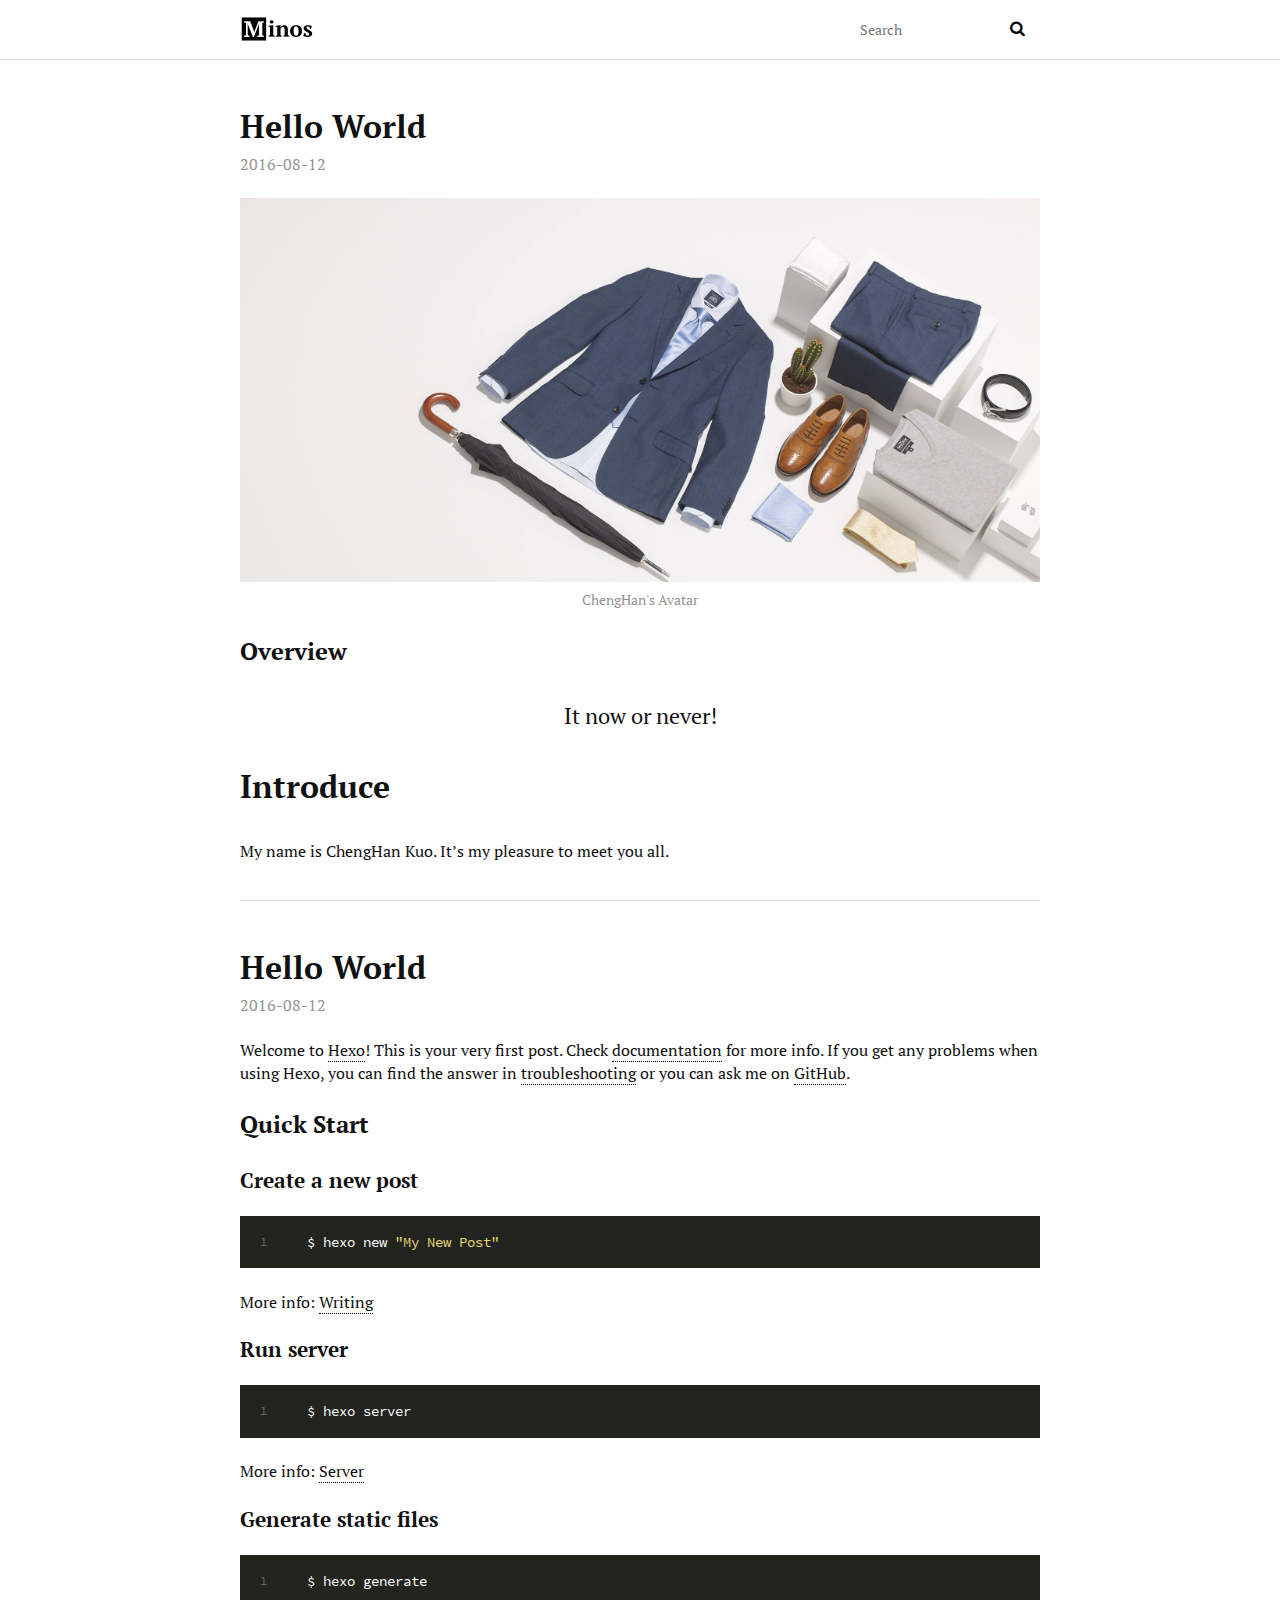
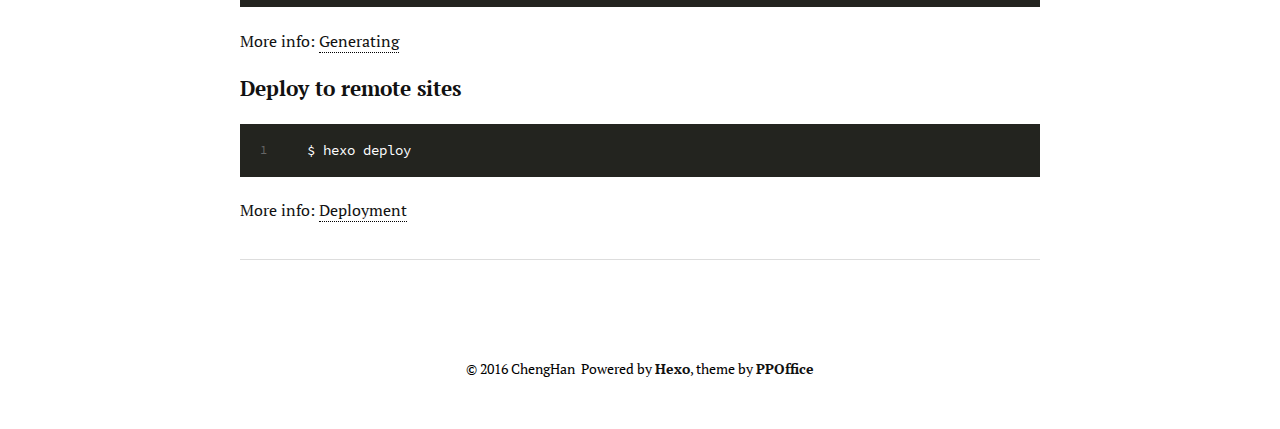
==== commit 05317c82: "Site updated: 2016-08-15 16:51:54" ====
--- a/index.html
+++ b/index.html
@@ -62,7 +62,8 @@
     </div>
     <div class="article-entry" itemprop="articleBody">
       
-        <h2 id="Overview"><a href="#Overview" class="headerlink" title="Overview"></a>Overview</h2><blockquote>
+        <p><img src="/uploads/20160407_suitbanner.jpg" alt="ChengHan&#39;s Avatar" title=" This is tilte"></p>
+<h2 id="Overview"><a href="#Overview" class="headerlink" title="Overview"></a>Overview</h2><blockquote>
 <p>It now or never!</p>
 </blockquote>
 <h1 id="Introduce"><a href="#Introduce" class="headerlink" title="Introduce"></a>Introduce</h1><p>My name is ChengHan Kuo. It’s my pleasure to meet you all. </p>
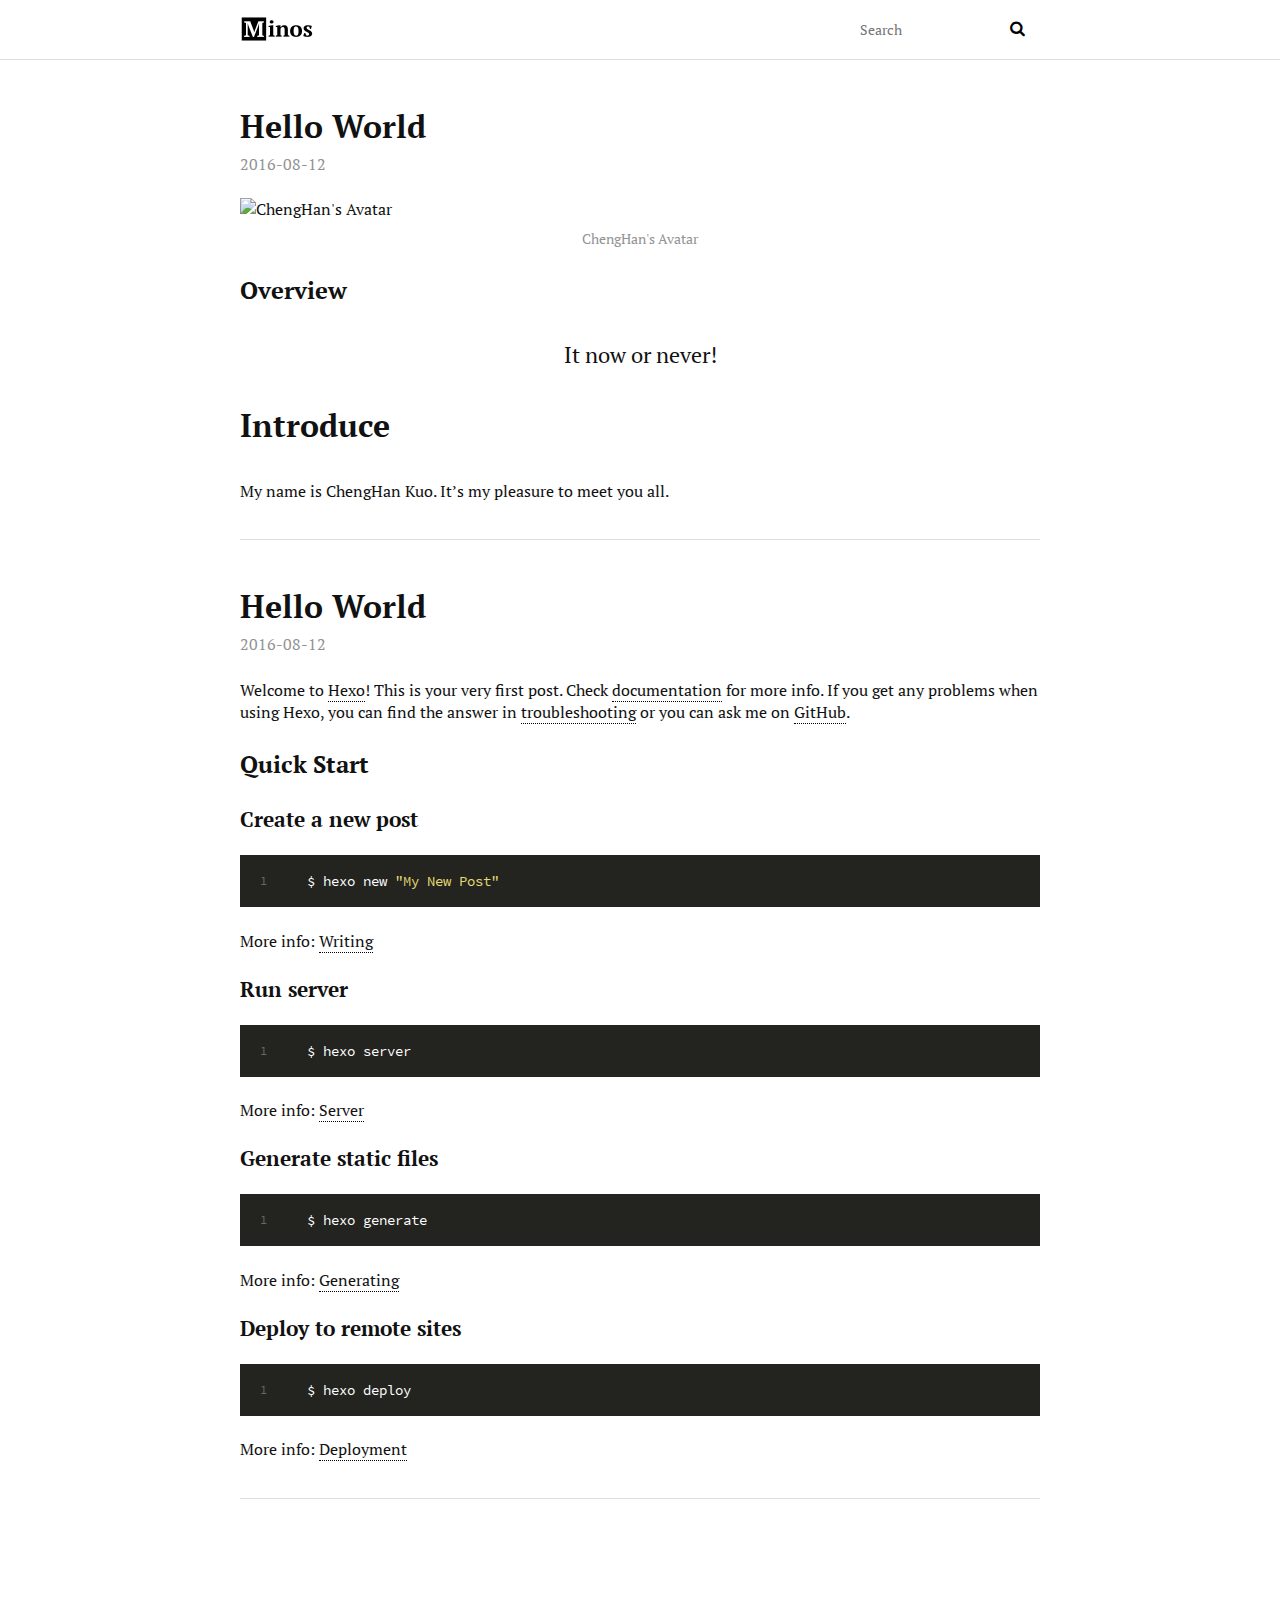
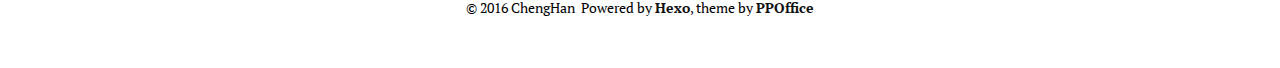
==== commit 38a8d587: "Site updated: 2016-08-15 16:59:06" ====
--- a/index.html
+++ b/index.html
@@ -62,7 +62,7 @@
     </div>
     <div class="article-entry" itemprop="articleBody">
       
-        <p><img src="/uploads/20160407_suitbanner.jpg" alt="ChengHan&#39;s Avatar" title=" This is tilte"></p>
+        <p><img src="uploads/20160407_suitbanner.jpg" alt="ChengHan&#39;s Avatar" title=" This is tilte"></p>
 <h2 id="Overview"><a href="#Overview" class="headerlink" title="Overview"></a>Overview</h2><blockquote>
 <p>It now or never!</p>
 </blockquote>
